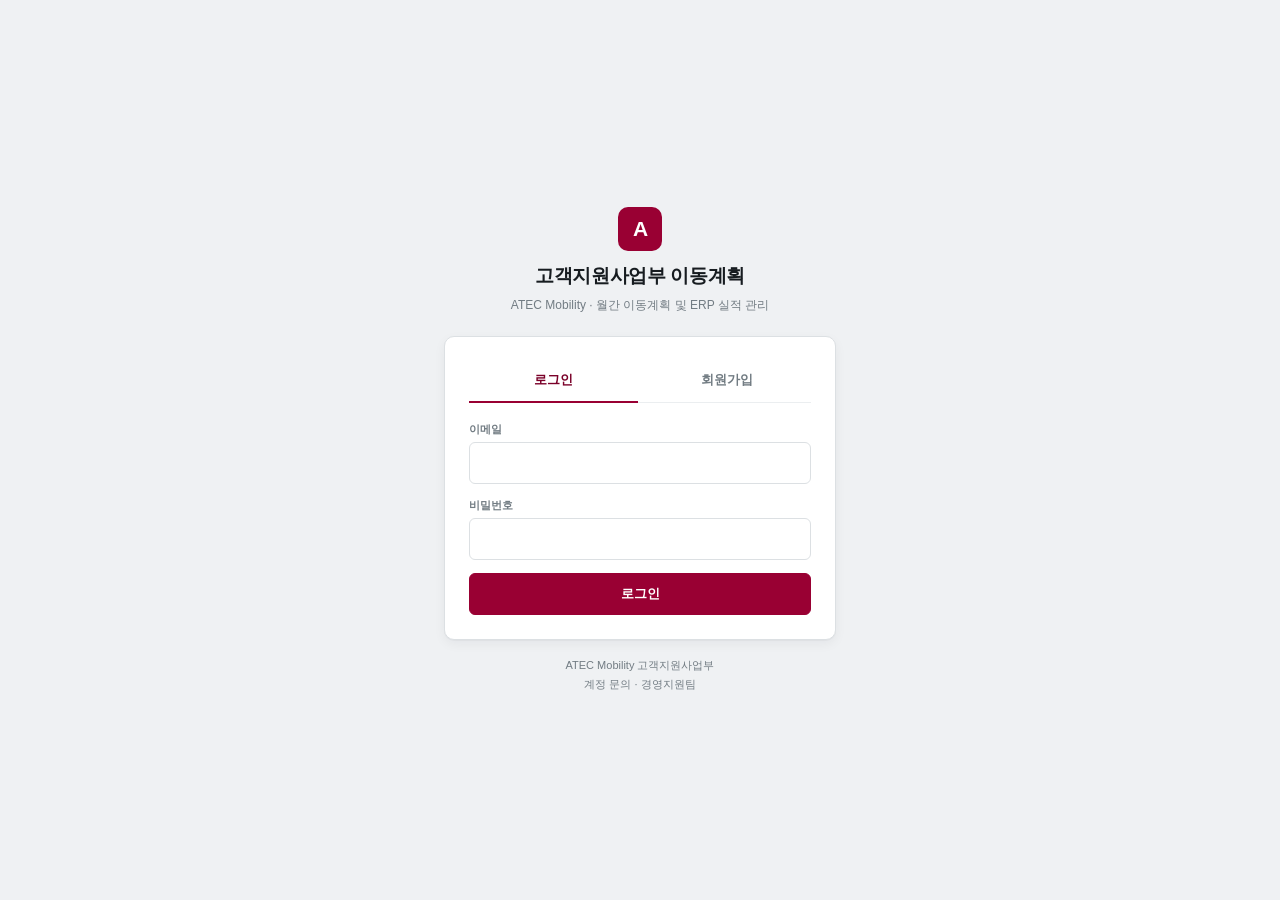
==== app.html @ 0066e832 "feat: 가공본 엑셀을 «새로 그리지 않고» 원본 서식 위에 얹는다 ■ 무엇이 잘못돼 있었나  가공본을 SheetJS 로 빈 워크북에 새로 그리고 있었다. 커뮤니티 빌드는 피벗테" ====
<!doctype html>
<html lang="ko">
<head>
<meta charset="utf-8">
<meta name="viewport" content="width=device-width,initial-scale=1">
<title>ATEC 이동계획</title>
<link rel="icon" href="data:image/svg+xml,%3Csvg xmlns='http://www.w3.org/2000/svg' viewBox='0 0 32 32'%3E%3Crect width='32' height='32' rx='7' fill='%23D70051'/%3E%3Ctext x='16' y='22' font-size='16' font-family='Arial' font-weight='bold' fill='white' text-anchor='middle'%3EA%3C/text%3E%3C/svg%3E">
<link rel="stylesheet" href="styles.css?v=20260914t">
</head>
<body>

<div class="app">
  <aside class="rail">
    <div class="brand">
      <b>고객지원사업부</b>
      <span>이동계획 · ERP 실적</span>
    </div>
    <nav class="nav" id="nav">
      <div class="grp">현황</div>
      <button data-p="dash" class="on">경영현황 대시보드</button>
      <div class="grp">계획 관리</div>
      <button data-p="plan">월별 이동계획</button>
      <button data-p="week">주차별 변동 관리</button>
      <div class="grp">실적 검토</div>
      <button data-p="report">리포트 · 내려받기</button>
      <button data-p="erp">확정 판관비/매출현황</button>
      <div class="grp">데이터</div>
      <button data-p="admin" id="navAdmin">설정 · 데이터 관리</button>
      <button data-p="check">연결 · 권한 점검</button>
      <button data-p="migrate" id="navMig">데이터 이관</button>
    </nav>
    <div class="railfoot">
      단위 <b>백만원</b><br>
      <span id="whoFoot">—</span>
    </div>
  </aside>

  <div class="main">
    <header class="top">
      <div class="crumb"><b id="pgTitle">경영현황 대시보드</b> <span id="pgSub"></span></div>
      <div style="display:flex;gap:7px;align-items:center">
        <span class="chip" id="chipWho">—</span>
        <button class="btn" id="btnLogout">로그아웃</button>
      </div>
    </header>

    <div class="content">
      <div id="boot" class="note info">데이터를 불러오는 중입니다…</div>
      <div class="note info mobar noprint">폰에서는 <b>보기 전용</b>입니다. 손익표는 열이 20개가 넘어 폰으로는 제대로 채울 수 없습니다. 입력은 PC 에서 해 주세요.</div>

      <!-- ===== 대시보드 ===== -->
      <section id="p-dash" class="hide">
        <div class="gbar">
          <div class="gline"><span class="glabel">기준 월</span><div class="tabs" id="fMonth"></div></div>
          <div class="gline"><span class="glabel">기간</span><div class="tabs" id="fPeriod"></div>
            <div class="spacer"></div><span class="chip" id="fRange"></span></div>
          <div class="gline"><span class="glabel">사업부 · 팀</span><div class="tabs" id="fTeam"></div></div>
        </div>

        <div class="sec-title"><h2 id="scopeTitle">사업부 합계</h2><span id="scopeSub"></span></div>
        <div class="grid g4" id="kpis"></div>

        <div class="sec-title"><h2>기간별 요약</h2><span>블록을 누르면 그 기간으로 바뀝니다 · 매출 기준</span></div>
        <div class="pblocks" id="pblocks"></div>

        <div class="sec-title"><h2>월별 추이</h2><span>월간계획 · 최종 OL · 확정실적</span></div>
        <div class="grid g21">
          <div class="card">
            <div class="hd"><div><h3>월별 매출</h3>
              <div class="desc">회색 배경이 선택한 기간입니다. 확정실적은 ERP가 올라온 달만 나옵니다.</div></div>
              <div class="legend" id="lgMain"></div></div>
            <div class="bd"><div class="chart" id="chMain"></div></div>
          </div>
          <div class="card">
            <div class="hd"><div><h3>팀별 기여</h3><div class="desc" style="margin:0">선택 기간 매출 합계</div></div></div>
            <div class="bd"><div id="chTeam"></div></div>
          </div>
        </div>

        <div class="sec-title"><h2>팀별 요약</h2><span id="teamSub"></span></div>
        <div class="card"><div class="bd" style="padding:0">
          <div class="tbl-wrap"><table class="t" id="tblTeam"></table></div></div></div>

        <div class="sec-title"><h2>변동 사유</h2><span id="noteSub"></span></div>
        <div class="card"><div class="bd" style="padding:0">
          <div class="tbl-wrap"><table class="t" id="tblNotes"></table></div></div></div>
      </section>

      <!-- ===== 월별 이동계획 ===== -->
      <section id="p-plan" class="hide">
        <div class="gbar">
          <div class="gline"><span class="glabel">월</span><div class="tabs" id="plMonth"></div></div>
          <div class="gline"><span class="glabel">팀</span><div class="tabs" id="plTeam"></div></div>
          <div class="gline"><span class="glabel">기준 주차</span><div class="tabs" id="plWeek"></div>
            <div class="spacer"></div>
            <span class="chip" id="plState"></span>
            <span class="chip" id="plSave">저장됨</span></div>
        </div>
        <div id="plBoard" class="board hide"></div>
        <div id="plSubmit" class="hide">
          <span class="slabel">작성 완료</span>
          <span id="plSubmitInfo" class="sinfo"></span>
          <button class="btn" id="btnPlSubmit">작성 완료</button>
        </div>
        <div id="plNote" class="hide"></div>
        <div class="card">
          <div class="hd"><div><h3 id="plTitle"></h3>
            <div class="desc">숫자를 눌러 바로 고칩니다 · <b>Enter / ↑↓</b> 로 다음 칸 ·
              <b>▸</b> 를 눌러 매출 상세를 펼치고 <b>+</b> <b>−</b> 로 항목을 늘리거나 줄입니다 ·
              합계 · 매출이익 · 영업이익 · 사업부합계는 자동 계산됩니다.</div></div></div>
          <div class="bd" style="padding:0">
            <div class="tbl-wrap" style="max-height:none"><table class="t" id="tblPlan"></table></div>
          </div>
        </div>

        <!-- ERP 매출 프로젝트 매칭 (관리자) -->
        <div class="card hide" id="rmCard" style="margin-top:14px">
          <div class="hd"><div><h3>ERP 매출 프로젝트 매칭</h3>
            <div class="desc" id="rmDesc"></div></div>
            <div class="toolbar">
              <span class="chip" id="rmState">—</span>
              <button class="btn sm ghost" id="btnRmSeed">지난 달 매칭 불러오기</button>
              <button class="btn sm" id="btnRmDone">매칭 작성 완료</button>
            </div></div>
          <div class="bd" style="padding:0">
            <div class="tbl-wrap" style="max-height:none"><table class="t" id="tblRevMap"></table></div>
          </div></div>
      </section>

      <!-- ===== 주차별 변동 관리 ===== -->
      <section id="p-week" class="hide">
        <div class="gbar">
          <div class="gline"><span class="glabel">월</span><div class="tabs" id="wkMonth"></div></div>
          <div class="gline"><span class="glabel">팀</span><div class="tabs" id="wkTeam"></div>
            <div class="spacer"></div>
            <span class="chip" id="wkSave">저장됨</span>
            <button class="btn" id="btnWkXlsx">엑셀 내보내기</button></div>
        </div>

        <div class="sec-title"><h2 id="wkSumTitle">월별 변동 요약</h2><span id="wkSumSub"></span></div>
        <div class="card"><div class="hd"><div><h3>계획 → 전주 → 금주</h3>
          <div class="desc">숫자는 자동으로 잡힙니다. <b>변동 사유만 적으시면 됩니다.</b>
            이 표가 그대로 «이동계획차이» 엑셀이 됩니다.</div></div></div>
          <div class="bd" style="padding:0">
            <div class="tbl-wrap" style="max-height:none"><table class="t" id="tblWeekSum"></table></div>
          </div></div>

        <div class="sec-title"><h2>팀별 작성 현황</h2><span id="submitSub"></span></div>
        <div class="card" id="cardSubmit"><div class="hd"><div><h3>누가 어디까지 냈는지</h3>
          <div class="desc">값은 입력하는 즉시 저장됩니다. 이 표는 팀장이 <b>«다 썼다»고 선언</b>했는지를 봅니다 ·
            <b>✓</b> 제출 · <b>·</b> 값은 있으나 제출 전 · <b>–</b> 비어 있음 · 시각은 한국시간</div></div></div>
          <div class="bd" style="padding:0">
            <div class="tbl-wrap"><table class="t" id="tblSubmit"></table></div>
          </div></div>

        <div class="sec-title"><h2>주차 흐름</h2><span id="wkScope"></span></div>
        <div class="grid g21">
          <div class="card"><div class="hd"><div><h3>팀 × 주차 매출</h3>
            <div class="desc" style="margin:0">해당 월 · 백만원</div></div></div>
            <div class="bd" style="padding:0"><div class="tbl-wrap"><table class="t" id="tblWeekMx"></table></div></div></div>
          <div class="card"><div class="hd"><div><h3>주차별 추이</h3></div>
            <div class="legend" id="lgWeek"></div></div>
            <div class="bd"><div class="chart" id="chWeek"></div></div></div>
        </div>
      </section>

      <!-- ===== 리포트 · 내려받기 ===== -->
      <section id="p-report" class="hide">
        <div class="gbar noprint">
          <div class="gline"><span class="glabel">기준 월</span><div class="tabs" id="rpMonth"></div></div>
          <div class="gline"><span class="glabel">범위</span><div class="tabs" id="rpScope"></div></div>
          <div class="gline"><span class="glabel">대상</span><div class="tabs" id="rpTeam"></div>
            <div class="spacer"></div>
            <button class="btn" id="btnRpXlsx">엑셀 내려받기</button>
            <button class="btn dark" id="btnRpPlanTpl">이동계획 원본 서식</button>
            <button class="btn red" id="btnRpPrint">인쇄 · PDF</button></div>
        </div>

        <div class="paper">
          <div class="rphead">
            <div>
              <h1 id="rpTitle"></h1>
              <div class="stamp" id="rpStamp"></div>
            </div>
            <div class="rpunit" id="rpUnit"></div>
          </div>

          <div class="note info" id="rpBasis"></div>

          <h2 class="rpsec">1. 손익 요약</h2>
          <table class="t rp" id="tblRpSum"></table>

          <h2 class="rpsec">2. 월별 추이</h2>
          <div class="tbl-wrap" style="max-height:none"><table class="t rp" id="tblRpMonth"></table></div>

          <h2 class="rpsec">3. 팀별</h2>
          <div class="tbl-wrap" style="max-height:none"><table class="t rp" id="tblRpTeam"></table></div>

          <h2 class="rpsec">4. 변동 사유 <span id="rpNoteSub"></span></h2>
          <table class="t rp" id="tblRpNote"></table>

          <div class="rpfoot">
            «실적»은 ERP 확정본, «최종 OL»은 그 달 마지막 주차 이동계획입니다.
            공판은 매출 × 공판율이며, 매출이익에는 ERP에 계상되지 않는 개발비가 이동계획 값으로 반영되어 있습니다.
          </div>
        </div>
      </section>

      <!-- ===== 확정 판관비 / 매출현황 ===== -->
      <section id="p-erp" class="hide">
        <div class="gbar">
          <div class="gline"><span class="glabel">마감 월</span><div class="tabs" id="erpMonth"></div>
            <div class="spacer"></div>
            <span class="chip" id="erpState">—</span>
            <span class="chip" id="erpPrev"></span></div>
          <div class="gline"><span class="glabel">구분</span><div class="tabs" id="erpKind"></div>
            <span class="glabel" style="margin-left:16px">금액 표시</span><div class="tabs" id="erpUnit"></div>
            <div class="spacer"></div>
            <span class="chip" id="erpSave">—</span>
            <button class="btn ghost" id="btnSgaProc">판관비 가공본</button>
            <button class="btn ghost" id="btnRevProc">매출현황 가공본</button>
            <button class="btn" id="btnErpXlsx">비교표 엑셀</button>
            <button class="btn red hide" id="btnErpUp">ERP 확정본 올리기</button></div>
        </div>

        <div class="card hide" id="erpUpCard"><div class="hd"><div><h3>ERP 확정본 등록</h3>
          <div class="desc">매출현황·판관비 엑셀은 <b>그 달 마지막 OL 이 끝난 뒤 다음 달 초</b>에 나옵니다.
            파일은 이 브라우저에서 바로 읽습니다 — 어디에도 올라가지 않습니다.
            <b>한 번에 한 달치</b>만 받습니다.</div></div></div>
          <div class="bd">
            <div class="uprow">
              <label class="upf"><span>매출현황 <b>.xlsx</b></span><input type="file" id="fErpRev" accept=".xlsx,.xlsm,.xls"></label>
              <label class="upf"><span>판관비 <b>.xlsx</b></span><input type="file" id="fErpSga" accept=".xlsx,.xlsm,.xls"></label>
              <button class="btn" id="btnErpAnalyze">분석</button>
              <button class="btn red" id="btnErpSave" disabled>확정본 등록</button>
            </div>
            <div class="uplog" id="erpUpLog"></div>
          </div></div>

        <div id="erpClose" class="hide"></div>
        <div id="erpEmpty" class="hide"><div class="card"><div class="bd emptybox">
          <div class="eh">확정 데이터가 없습니다</div>
          <div class="ed" id="erpEmptyMsg"></div>
          <button class="btn red hide" id="btnErpEmptyUp">엑셀 업로드로 이동</button>
        </div></div></div>

        <div id="erpBody" class="hide">
          <div class="sec-title"><h2>최종 OL 대비 대사</h2><span id="erpSub"></span></div>
          <div class="grid g4" id="erpKpi"></div>

          <div class="card" style="margin-top:14px"><div class="hd"><div><h3>사업부 손익 대사</h3>
            <div class="desc">최종 OL 은 예측이고 ERP 는 확정입니다. 차이가 5% 를 넘으면 표시됩니다 —
              <b>사유를 남겨야</b> 다음 달 계획이 같은 실수를 반복하지 않습니다.</div></div></div>
            <div class="bd" style="padding:0">
              <div class="tbl-wrap" style="max-height:none"><table class="t" id="tblErpRecon"></table></div>
            </div></div>

          <div id="erpUnmapped" class="hide" style="margin-top:13px"></div>

          <div class="sec-title"><h2>팀별 대사</h2><span>매출 · 판관비를 최종 OL 과 나란히</span></div>
          <div class="card"><div class="bd" style="padding:0">
            <div class="tbl-wrap sticky" style="max-height:none"><table class="t" id="tblErpTeam"></table></div>
          </div></div>

          <!-- 판관비 명세 -->
          <div id="erpSga" class="hide">
            <div class="sec-title"><h2>판관비 명세</h2><span id="sgaPrev"></span></div>
            <div id="sgaValid"></div>

            <div class="card"><div class="hd"><div><h3>팀별 비교</h3>
              <div class="desc" id="sgaTeamNote"></div></div>
              <div class="toolbar">
                <span class="thlb">세부 변동 표시기준</span>
                <input type="number" id="sgaThIn" min="0" step="10" class="thin">
                <span class="thlb">만원 이상</span>
                <button class="btn sm" id="btnSgaTh">적용</button>
                <button class="btn sm ghost" id="btnSgaThAll">전체 보기</button>
                <button class="btn sm ghost" id="btnSgaMatch">매칭 확인 필요 <b id="sgaMatchN">0</b></button>
              </div></div>
              <div class="bd" style="padding:0">
                <div class="tbl-wrap" style="max-height:none"><table class="t acc" id="tblSgaTeam"></table></div>
              </div></div>

            <div class="hide" id="sgaMatchCard"><div class="hd"><div><h3>적요 매칭 검토</h3>
              <div class="desc">월·일자만 다른 적요는 자동으로 같은 항목으로 묶습니다. 아래는
                <b>같은 항목이라고 확신할 수 없는 적요</b>입니다 — 확정할 때까지 신규/당월없음으로
                임의 처리하거나 자동 병합하지 않습니다. 매칭은 <b>분석용 연결만</b> 바꿉니다.
                ERP 원본과 전체·팀·비목 합계는 변하지 않습니다.</div></div>
              <div class="toolbar">
                <button class="btn sm ghost" id="btnSgaMatchReset">확정 이력 초기화</button>
                <button class="btn sm ghost" id="btnSgaMatchClose">닫기</button></div></div>
              <div class="bd" style="padding:0">
                <div class="tbl-wrap" style="max-height:560px"><table class="t" id="tblSgaMatch"></table></div>
              </div></div>

            <div class="card" id="sgaDetailCard" style="margin-top:14px"><div class="hd"><div>
              <h3>비목 · 적요 전체 상세</h3>
              <div class="desc" id="sgaDetailNote"></div></div>
              <div class="toolbar"><button class="btn sm ghost" id="btnSgaFold">접기</button></div></div>
              <div class="bd" style="padding:0" id="sgaDetail"></div></div>

            <div class="grid g21" style="margin-top:14px">
              <div class="card"><div class="hd"><div><h3>비목별 증감</h3>
                <div class="desc" id="sgaBarNote"></div></div></div>
                <div class="bd"><div id="chSga"></div></div></div>
              <div class="card"><div class="hd"><div><h3>비목별 비교</h3>
                <div class="desc">계정 매핑 근거가 있는 비목까지만 최종 OL과 비교합니다.</div></div></div>
                <div class="bd" style="padding:0">
                  <div class="tbl-wrap" style="max-height:none"><table class="t" id="tblSgaCat"></table></div>
                </div></div>
            </div>
          </div>

          <!-- 매출 명세 -->
          <div id="erpRev" class="hide">
            <div class="sec-title"><h2>매출 명세</h2><span id="revNote"></span></div>
            <div class="card"><div class="hd"><div><h3>영업그룹별 비교 및 변동 프로젝트</h3>
              <div class="desc">팀 합계 행에서 전월 · 최종 OL 과 비교하고, 그 아래에서 프로젝트별 실제 변동을
                확인합니다. 프로젝트 단위에는 대응하는 OL 금액이 없어 확정치만 표시합니다.</div></div></div>
              <div class="bd" style="padding:0">
                <div class="tbl-wrap sticky" style="max-height:none"><table class="t" id="tblRevTeam"></table></div>
              </div></div>
          </div>

          <!-- 차이 원인 · 검토 의견 — 판관비 · 매출 어느 쪽을 보고 있든 같은 자리 -->
          <div class="sec-title"><h2>차이 원인 · 검토 의견</h2>
            <span>여기 적은 사유는 대시보드 · 리포트 · 비교표 엑셀에 그대로 실립니다</span></div>
          <div class="card"><div class="hd"><div><h3>팀별 최종 OL 대비 차이</h3>
            <div class="desc" id="erpNoteDesc"></div></div></div>
            <div class="bd" style="padding:0">
              <div class="tbl-wrap" style="max-height:none"><table class="t" id="tblErpNote"></table></div>
            </div></div>
        </div>
      </section>

      <!-- ===== 설정 · 데이터 관리 ===== -->
      <section id="p-admin" class="hide">
        <div id="adGate" class="hide"></div>
        <div id="adBody">
          <div class="gbar"><div class="gline">
            <span class="glabel">관리</span>
            <span class="chip">여기서 하는 일은 전 팀에 영향을 줍니다. 모두 <b>변경 이력</b>에 남습니다.</span>
            <div class="spacer"></div><span class="chip" id="adSave">—</span>
          </div></div>

          <div class="sec-title"><h2>월 운영</h2><span>작성 가능 · 마감 · 최종확정</span></div>
          <div class="card"><div class="hd"><div><h3>월 개폐 · 확정</h3>
            <div class="desc"><b>작성 가능</b>인 달만 팀장이 값을 넣을 수 있습니다 ·
              <b>최종확정</b>하면 잠기고, 풀려면 사유가 필요합니다 ·
              주차 수는 그 달에 제출될 OL 회차입니다.</div></div></div>
            <div class="bd" style="padding:0">
              <div class="tbl-wrap" style="max-height:none"><table class="t" id="tblPeriods"></table></div>
            </div></div>

          <div class="sec-title"><h2>팀원</h2><span id="memSub"></span></div>
          <div class="card"><div class="hd"><div><h3>접근 권한 · 소속 팀</h3>
            <div class="desc">역할을 지정해야 이동계획에 들어올 수 있습니다.
              <b>팀장</b>은 자기 팀만, <b>관리자</b>는 전 팀을 수정합니다. <b>열람만</b>은 보기만 합니다.</div></div></div>
            <div class="bd" style="padding:0">
              <div class="tbl-wrap"><table class="t" id="tblMembers"></table></div>
            </div></div>

          <div class="sec-title"><h2>설정</h2></div>
          <div class="card"><div class="bd">
            <div style="display:flex;align-items:center;gap:10px;flex-wrap:wrap">
              <b style="font-size:12.5px">공판율</b>
              <input id="gpRate" class="wkn" type="number" step="0.1" min="0" max="100" style="width:84px"> %
              <button class="btn" id="btnGp">적용</button>
              <span class="desc" style="margin:0">공판 = 매출 × 공판율. 이동계획 7·8월 전 팀에서 4.3% 가 확인되어 기본값으로 두었습니다.</span>
            </div>
          </div></div>

          <div class="sec-title"><h2>변경 이력</h2><span>최근 60건 · 남기기만 하고 고치거나 지울 수 없습니다</span></div>
          <div class="card"><div class="bd" style="padding:0">
            <div class="tbl-wrap"><table class="t" id="tblAudit"></table></div>
          </div></div>
        </div>
      </section>

      <!-- ===== 권한 점검 ===== -->
      <section id="p-check" class="hide">
        <div class="note info">
          서버 연결과 권한 차단이 설계대로 동작하는지 <b>실제 요청을 보내</b> 확인합니다.
          <b>거부되어야 정상</b>인 항목이 섞여 있습니다.
        </div>
        <div class="grid g2">
          <div class="card"><div class="hd"><div><h3>내 계정</h3>
            <div class="desc">서버가 알려준 값입니다.</div></div></div>
            <div class="bd"><table class="t"><tbody id="tblMe"></tbody></table></div></div>
          <div class="card"><div class="hd"><div><h3>권한 차단</h3>
            <div class="desc">화면이 아니라 RLS 가 막는지 봅니다.</div></div>
            <button class="btn" id="btnRecheck">다시 점검</button></div>
            <div class="bd"><table class="t">
              <thead><tr><th>점검</th><th class="n" style="width:78px">기대</th><th class="n" style="width:88px">결과</th></tr></thead>
              <tbody id="tblChk"></tbody></table></div></div>
        </div>
      </section>
    </div>
  </div>
</div>

<script src="mp-auth.js?v=20260914t"></script>
<script src="mp-data.js?v=20260914t"></script>
<script src="mp-calc.js?v=20260914t"></script>
<script src="mp-ui.js?v=20260914t"></script>
<script src="vendor/fflate.js?v=20260914t"></script>
<script src="mp-tpl.js?v=20260914t"></script>
<script src="mp-xlsx.js?v=20260914t"></script>
<script src="mp-plan.js?v=20260914t"></script>
<script src="mp-week.js?v=20260914t"></script>
<script src="mp-admin.js?v=20260914t"></script>
<script src="mp-import.js?v=20260914t"></script>
<script src="mp-sga.js?v=20260914t"></script>
<script src="mp-erp.js?v=20260914t"></script>
<script src="mp-report.js?v=20260914t"></script>
<script>
(function () {
  'use strict';
  var $ = MpUI.$, $$ = MpUI.$$, esc = MpUI.esc, fmt = MpUI.fmt, fmt0 = MpUI.fmt0,
      sgn = MpUI.sgn, dcls = MpUI.dcls, pct = MpUI.pct, C = MpUI.C;
  var D = MpData, K = MpCalc;

  var YEAR = 2026;
  var UI = { page: 'dash', month: null, period: 'm', team: D.TOTAL };

  var PERIODS = [
    { id: 'm',   label: '당월',   kind: 'month' },
    { id: 'q1',  label: '1분기',  ms: [1, 2, 3] },
    { id: 'q2',  label: '2분기',  ms: [4, 5, 6] },
    { id: 'h1',  label: '상반기', ms: [1, 2, 3, 4, 5, 6] },
    { id: 'q3',  label: '3분기',  ms: [7, 8, 9] },
    { id: 'ytd', label: '누적',   kind: 'ytd' },
    { id: 'q4',  label: '4분기',  ms: [10, 11, 12] },
    { id: 'h2',  label: '하반기', ms: [7, 8, 9, 10, 11, 12] },
    { id: 'y',   label: '연간',   ms: [1,2,3,4,5,6,7,8,9,10,11,12] }
  ];
  function curPeriod() { return PERIODS.filter(function (p) { return p.id === UI.period; })[0]; }
  function monthsOf(p) {
    var y = YEAR;
    if (p.kind === 'month') return [UI.month];
    if (p.kind === 'ytd') { var o = []; for (var i = 1; i <= D.moOf(UI.month); i++) o.push(D.mOf(y, i)); return o; }
    return p.ms.map(function (mo) { return D.mOf(y, mo); });
  }
  var ALL = []; for (var i = 1; i <= 12; i++) ALL.push(D.mOf(YEAR, i));

  /* ---------- 부팅 ---------- */
  MpAuth.requireAuth().then(function (p) {
    $('#chipWho').innerHTML = esc(p.name) + ' · <b>' + esc(teamLabel(p.team)) + '</b>';
    $('#whoFoot').innerHTML = esc(p.mpRole) + ' · <b>' + esc(teamLabel(p.team)) + '</b>';
    if (p.mpRole !== 'admin') { $('#navMig').disabled = true; $('#navAdmin').disabled = true; }
    return D.load(YEAR);
  }).then(function () {
    UI.month = defaultMonth();
    /* ERP 가 있는 달은 확정실적을 쓸 수 있게 미리 읽어 둔다 */
    return Promise.all(D.erpMonths().map(function (m) { return D.loadErp(m); }));
  }).then(function () {
    $('#boot').classList.add('hide');
    go('dash');
  }).catch(function (e) {
    if (e) $('#boot').outerHTML = '<div class="note err">불러오지 못했습니다 — ' + esc(e.message || e) + '</div>';
  });

  function teamLabel(t) { return t === '*' ? '전체 (관리자)' : (D.TEAM_LABEL[t] || t || '—'); }

  /**
   * 처음 열었을 때 어느 달을 보여줄 것인가.
   *
   * «마지막 열린 달»을 쓰면 8~12월이 모두 열려 있는 지금 12월이 잡힌다 —
   * 아직 아무도 손대지 않은 달이다. 오늘이 속한 달이 지금 일하는 달이므로
   * 그 달을 먼저 본다. 그 달이 닫혀 있으면 가장 가까운 열린 달로 물러난다.
   */
  function defaultMonth() {
    var now = MpUI.kst(new Date());
    var cur = D.mOf(now.getFullYear(), now.getMonth() + 1);
    var open = ALL.filter(function (m) { return D.isOpen(m); });
    if (!open.length) return ALL[ALL.length - 1];
    if (open.indexOf(cur) >= 0) return cur;
    var best = open[0], bd = Math.abs(open[0] - cur);
    open.forEach(function (m) {
      var d = Math.abs(m - cur);
      if (d < bd) { bd = d; best = m; }
    });
    return best;
  }

  /* ---------- 화면 전환 ---------- */
  var TITLES = {
    dash:  ['경영현황 대시보드', '기간 · 팀 필터 · 계획 vs 최종 OL vs 확정실적'],
    plan:  ['월별 이동계획', '주차별 OL 입력 · 전주 대비 변동 · 확정실적 대비'],
    week:  ['주차별 변동 관리', '계획 → 전주 → 금주 · 변동 사유'],
    erp:   ['확정 판관비 / 매출현황', 'ERP 확정본 대사 · 차이 사유 · 마감 확정'],
    report:['리포트 · 내려받기', '보고용 요약 · 엑셀 · PDF'],
    admin: ['설정 · 데이터 관리', '월 개폐 · 확정 · 팀원 · 변경 이력'],
    check: ['연결 · 권한 점검', 'RLS 가 실제로 막는지 확인']
  };
  function go(p) {
    if (p === 'migrate') { location.href = 'migrate.html'; return; }
    UI.page = p;
    $$('#nav button').forEach(function (b) { b.classList.toggle('on', b.dataset.p === p); });
    ['dash', 'plan', 'week', 'erp', 'report', 'admin', 'check'].forEach(function (s) { $('#p-' + s).classList.toggle('hide', s !== p); });
    $('#pgTitle').textContent = TITLES[p][0];
    $('#pgSub').textContent = TITLES[p][1];
    if (p === 'dash') renderDash();
    if (p === 'plan') MpPlan.open(UI.month, UI.team);
    if (p === 'week') MpWeek.open(UI.month, UI.team);
    if (p === 'erp') MpErp.open(UI.month);
    if (p === 'report') MpReport.open(UI.month);
    if (p === 'admin') MpAdmin.open();
    if (p === 'check') renderCheck();
  }
  $$('#nav button').forEach(function (b) {
    b.onclick = function () { if (!this.disabled) go(this.dataset.p); };
  });

  /* 창 폭이 760px 경계를 넘나들면 입력칸을 열고 닫아야 한다.
     폭이 조금 변할 때마다 다시 그리면 입력 중에 커서가 튀므로 경계에서만 다시 그린다. */
  var wasNarrow = MpAuth.viewOnly();
  var rzT = null;
  window.addEventListener('resize', function () {
    clearTimeout(rzT);
    rzT = setTimeout(function () {
      var now = MpAuth.viewOnly();
      if (now === wasNarrow) return;
      wasNarrow = now;
      document.body.classList.toggle('ro', now);
      go(UI.page);
    }, 220);
  });
  document.body.classList.toggle('ro', wasNarrow);
  $('#btnLogout').onclick = function () { MpAuth.logout(); location.replace('index.html'); };

  /* ---------- 대시보드 ---------- */
  function renderDash() {
    /* 필터 — 차트 위 한 줄 */
    MpUI.tabs($('#fMonth'), ALL.map(function (m) {
      var st = D.stateOf(m);
      return { id: m, label: D.moOf(m) + '월', dim: st === 'closed',
               mark: st === 'final' ? '🔒' : (st === 'open' ? '●' : ''),
               title: st === 'final' ? '최종확정 · 잠금' : (st === 'open' ? '작성 가능' : '마감') };
    }), UI.month, function (m) { UI.month = m; renderDash(); });

    MpUI.tabs($('#fPeriod'), PERIODS.map(function (p) { return { id: p.id, label: p.label }; }),
      UI.period, function (v) { UI.period = v; renderDash(); });

    MpUI.tabs($('#fTeam'), [{ id: D.TOTAL, label: '사업부 합계' }].concat(
      D.TEAMS.map(function (t) { return { id: t, label: D.teamName(t) }; })
    ), UI.team, function (t) { UI.team = t; renderDash(); });

    var ms = monthsOf(curPeriod());
    var team = UI.team;
    $('#fRange').textContent = ms.length === 1 ? (YEAR + '년 ' + D.moOf(ms[0]) + '월')
      : (D.moOf(ms[0]) + '월 ~ ' + D.moOf(ms[ms.length - 1]) + '월 (' + ms.length + '개월)');
    $('#scopeTitle').textContent = D.teamName(team);
    var bl = K.blend(ms, team);
    $('#scopeSub').textContent = curPeriod().label + ' · ' + bl.label +
      (bl.closed.length ? (' · 마감 ' + bl.closed.length + '개월') : '');

    renderKpis(ms, team, bl);
    renderBlocks(team);
    renderTrend(ms, team);
    renderTeamBars(ms);
    renderTeamTable(ms);
    renderNotes(ms);
  }

  /* KPI — 차트가 아니라 수치 타일. 계획 / 최종 OL / 확정실적을 나란히 둔다. */
  function renderKpis(ms, team, bl) {
    var plan = K.sumMetrics(ms, team, 'plan') || {};
    var ol = K.sumMetrics(ms, team, 'ol') || {};
    var actC = bl.closed.length ? sumAct(bl.closed, team) : null;

    var defs = [
      { k: 'rev', n: '매출' }, { k: 'gp', n: '매출이익' },
      { k: 'sga', n: '판관비' }, { k: 'op', n: '영업이익' }
    ];
    $('#kpis').innerHTML = defs.map(function (d) {
      var main = bl[d.k];
      var dp = (plan[d.k] == null) ? null : main - plan[d.k];
      var actTxt = actC == null ? '<span class="zero">ERP 미마감</span>'
        : '<b>' + fmt(actC[d.k]) + '</b>';
      var dAct = (actC == null || ol[d.k] == null) ? null : actC[d.k] - sumOlOf(bl.closed, team, d.k);
      return '<div class="kpi">' +
        '<div class="lb">' + d.n + ' <span class="chip" style="padding:1px 6px;font-size:10.5px">' + esc(bl.label) + '</span></div>' +
        '<div class="vl">' + fmt(main) + '<small>백만</small></div>' +
        '<div class="row"><span>계획</span><b>' + fmt(plan[d.k]) + '</b>' +
          '<span class="d ' + dcls(dp) + '">' + sgn(dp, 0) + '</span></div>' +
        '<div class="row"><span>최종 OL</span><b>' + fmt(ol[d.k]) + '</b>' +
          '<span class="d">&nbsp;</span></div>' +
        '<div class="row"><span>확정실적</span>' + actTxt +
          '<span class="d ' + dcls(dAct) + '">' + (dAct == null ? '' : sgn(dAct, 0)) + '</span></div>' +
        '</div>';
    }).join('');
  }
  function sumAct(ms, team) {
    var o = { rev: 0, cost: 0, gp: 0, sga: 0, op: 0, gongpan: 0, op2: 0 }, any = false;
    ms.forEach(function (m) {
      var a = K.act(m, team); if (!a) return;
      any = true; Object.keys(o).forEach(function (k) { if (a[k] != null) o[k] += a[k]; });
    });
    return any ? o : null;
  }
  function sumOlOf(ms, team, k) {
    var s = 0; ms.forEach(function (m) { var x = K.metrics(m, team, 'ol'); if (x[k] != null) s += x[k]; });
    return s;
  }

  function renderBlocks(team) {
    var show = ['q1', 'q2', 'h1', 'q3', 'ytd', 'q4', 'h2', 'y'];
    $('#pblocks').innerHTML = show.map(function (id) {
      var p = PERIODS.filter(function (x) { return x.id === id; })[0];
      var ms = monthsOf(p), bl = K.blend(ms, team);
      var plan = K.sumMetrics(ms, team, 'plan') || {};
      return '<button class="pb' + (UI.period === id ? ' on' : '') + '" data-p="' + id + '">' +
        '<div class="t">' + esc(p.label) + '</div>' +
        '<div class="s">' + D.moOf(ms[0]) + '월~' + D.moOf(ms[ms.length - 1]) + '월 · ' + esc(bl.label) + '</div>' +
        '<div class="v">' + fmt0(bl.rev) + '</div>' +
        '<div class="m">계획 ' + fmt0(plan.rev) + ' · <b class="' + dcls(bl.rev - (plan.rev || 0)) + '">' +
          (plan.rev ? pct(bl.rev / plan.rev) : '–') + '</b></div>' +
        '</button>';
    }).join('');
    $$('#pblocks .pb').forEach(function (b) {
      b.onclick = function () { UI.period = this.dataset.p; renderDash(); };
    });
  }

  function renderTrend(ms, team) {
    MpUI.legend($('#lgMain'), [
      { name: '월간계획', color: C.plan }, { name: '최종 OL', color: C.ol }, { name: '확정실적', color: C.act }
    ]);
    var labels = ALL.map(function (m) { return D.moOf(m) + '월'; });
    var idx = ms.map(function (m) { return ALL.indexOf(m); }).filter(function (i) { return i >= 0; });
    MpUI.lineChart($('#chMain'), {
      labels: labels, h: 250, shade: idx,
      aria: '월별 매출 추이 — 월간계획 · 최종 OL · 확정실적',
      series: [
        { name: '계획', color: C.plan, values: ALL.map(function (m) { return K.PL(m, team, '매출', '합계'); }) },
        { name: 'OL', color: C.ol, values: ALL.map(function (m) { return K.OL(m, team, '매출', '합계'); }) },
        { name: '실적', color: C.act, values: ALL.map(function (m) { var a = K.act(m, team); return a ? a.rev : null; }) }
      ]
    });
  }

  function renderTeamBars(ms) {
    var rows = D.TEAMS.map(function (t) {
      var bl = K.blend(ms, t);
      return { name: D.teamName(t), v: bl.rev, sub: bl.label };
    }).sort(function (a, b) { return b.v - a.v; });
    MpUI.barsH($('#chTeam'), { rows: rows, color: C.act, unit: '매출 (백만원)' });
  }

  function renderTeamTable(ms) {
    $('#teamSub').textContent = '행을 누르면 그 팀으로 바뀝니다 · ' + curPeriod().label;
    var h = '<thead><tr><th>팀</th><th class="n">월간계획</th><th class="n">최종 OL</th>' +
      '<th class="n">계획 대비</th><th class="n">달성률</th><th class="n">매출이익</th>' +
      '<th class="n">판관비</th><th class="n">영업이익</th><th class="n">확정실적</th></tr></thead><tbody>';
    var tot = { pv: 0, ol: 0, gp: 0, sga: 0, op: 0, act: 0, hasAct: false };
    D.TEAMS.forEach(function (t) {
      var pl = K.sumMetrics(ms, t, 'plan') || {}, o = K.sumMetrics(ms, t, 'ol') || {};
      var a = sumAct(ms.filter(function (m) { return K.act(m, t); }), t);
      var d = (o.rev || 0) - (pl.rev || 0);
      tot.pv += pl.rev || 0; tot.ol += o.rev || 0; tot.gp += o.gp || 0;
      tot.sga += o.sga || 0; tot.op += o.op || 0;
      if (a) { tot.act += a.rev; tot.hasAct = true; }
      h += '<tr class="trow" data-t="' + esc(t) + '" style="cursor:pointer">' +
        '<td>' + esc(D.teamName(t)) + '</td>' +
        '<td class="n">' + fmt(pl.rev) + '</td><td class="n">' + fmt(o.rev) + '</td>' +
        '<td class="n ' + dcls(d) + '">' + sgn(d) + '</td>' +
        '<td class="n">' + (pl.rev ? pct(o.rev / pl.rev) : '–') + '</td>' +
        '<td class="n">' + fmt(o.gp) + '</td><td class="n">' + fmt(o.sga) + '</td>' +
        '<td class="n">' + fmt(o.op) + '</td>' +
        '<td class="n">' + (a ? fmt(a.rev) : '<span class="zero">–</span>') + '</td></tr>';
    });
    var dt = tot.ol - tot.pv;
    h += '<tr class="grand"><td>사업부 합계</td><td class="n">' + fmt(tot.pv) + '</td>' +
      '<td class="n">' + fmt(tot.ol) + '</td><td class="n ' + dcls(dt) + '">' + sgn(dt) + '</td>' +
      '<td class="n">' + (tot.pv ? pct(tot.ol / tot.pv) : '–') + '</td>' +
      '<td class="n">' + fmt(tot.gp) + '</td><td class="n">' + fmt(tot.sga) + '</td>' +
      '<td class="n">' + fmt(tot.op) + '</td>' +
      '<td class="n">' + (tot.hasAct ? fmt(tot.act) : '<span class="zero">–</span>') + '</td></tr>';
    $('#tblTeam').innerHTML = h + '</tbody>';
    $$('#tblTeam tr.trow').forEach(function (tr) {
      tr.onclick = function () { UI.team = this.dataset.t; renderDash(); };
    });
  }

  function renderNotes(ms) {
    var set = {}; ms.forEach(function (m) { set[m] = 1; });
    var rows = D.notesOf('month').filter(function (n) { return set[n.m]; })
      .sort(function (a, b) { return a.m - b.m; });
    $('#noteSub').textContent = rows.length ? (rows.length + '건') : '해당 기간에 기록된 사유가 없습니다';
    if (!rows.length) { $('#tblNotes').innerHTML = ''; return; }
    var h = '<thead><tr><th style="width:64px">월</th><th style="width:90px">항목</th><th>사유</th></tr></thead><tbody>';
    rows.forEach(function (n) {
      h += '<tr><td>' + D.moOf(n.m) + '월</td><td>' + esc(n.item) + '</td>' +
        '<td class="txt">' + esc(n.body) + '</td></tr>';
    });
    $('#tblNotes').innerHTML = h + '</tbody>';
  }

  /* ---------- 권한 점검 ---------- */
  function renderCheck() {
    var p = MpAuth.me();
    $('#tblMe').innerHTML = [
      ['이름', p.name], ['이메일', p.email], ['승인 상태', p.status],
      ['이동계획 역할', p.mpRole || '(미지정)'], ['소속 팀', teamLabel(p.team)],
      ['인증 단계', MpAuth.aal() + (MpAuth.isAal2() ? ' · 2단계 통과' : ' · 미통과')]
    ].map(function (r) { return '<tr><th style="width:118px">' + r[0] + '</th><td>' + esc(r[1]) + '</td></tr>'; }).join('');
    runChecks(p);
  }
  $('#btnRecheck').onclick = function () { runChecks(MpAuth.me()); };

  function runChecks(p) {
    var admin = p.mpRole === 'admin';
    var mine = (p.team && D.TEAMS.indexOf(p.team) >= 0) ? p.team : D.TEAMS[0];
    var other = D.TEAMS.filter(function (t) { return t !== mine; })[0];
    var openM = ALL.filter(function (m) { return D.isOpen(m); })[0];
    var closedM = ALL.filter(function (m) { return !D.isOpen(m); })[0];
    var finalM = ALL.filter(function (m) { return D.isFinal(m); })[0];

    var checks = [
      { n: '월 개폐 상태 읽기', want: true, run: function () { return read('mp_periods?select=m&limit=1'); } },
      { n: '주차별 OL 읽기 (전 팀)', want: true, run: function () { return read('mp_week?select=m&limit=1'); } },
      { n: '설정값 읽기', want: true, run: function () { return read('mp_config?select=key&limit=1'); } },
      { n: openM == null ? '열린 달 없음' : ('열린 달(' + D.moOf(openM) + '월)에 ' + mine + ' 쓰기'),
        want: true, skip: openM == null, run: function () { return write(openM, mine); } },
      { n: closedM == null ? '닫힌 달 없음' : ('닫힌 달(' + D.moOf(closedM) + '월)에 ' + mine + ' 쓰기'),
        want: false, skip: closedM == null, run: function () { return write(closedM, mine); } },
      { n: finalM == null ? '확정된 달 없음' : ('확정된 달(' + D.moOf(finalM) + '월)에 쓰기'),
        want: false, skip: finalM == null, run: function () { return write(finalM, mine); } },
      { n: '남의 팀(' + other + ') 쓰기', want: admin, skip: openM == null,
        run: function () { return write(openM, other); } },
      { n: '월간계획 수정', want: admin,
        run: function () {
          return MpAuth.rest('mp_plan?on_conflict=m,team,sec,item', {
            method: 'POST', headers: { Prefer: 'resolution=merge-duplicates,return=minimal' },
            body: JSON.stringify([{ m: openM, team: mine, sec: '매출', item: '__점검', val: 0 }])
          }).then(function (r) {
            if (r.ok) MpAuth.rest('mp_plan?m=eq.' + openM + '&item=eq.' + encodeURIComponent('__점검'), { method: 'DELETE' });
            return r.ok;
          });
        } }
    ];

    $('#tblChk').innerHTML = checks.map(function (c, i) {
      return '<tr><td>' + esc(c.n) + '</td><td class="n">' + (c.skip ? '—' : (c.want ? '허용' : '거부')) +
        '</td><td class="n" id="ck' + i + '"><span class="chip">확인 중</span></td></tr>';
    }).join('');

    checks.forEach(function (c, i) {
      var cell = $('#ck' + i);
      if (c.skip) { cell.innerHTML = '<span class="chip lock">해당 없음</span>'; return; }
      c.run().then(function (allowed) {
        var pass = (allowed === c.want);
        cell.innerHTML = '<span class="chip ' + (pass ? 'ok' : 'warn') + '">' +
          (allowed ? '허용됨' : '거부됨') + (pass ? '' : ' ⚠') + '</span>';
      }).catch(function () { cell.innerHTML = '<span class="chip warn">오류</span>'; });
    });
  }
  function read(path) {
    return MpAuth.rest(path).then(function (r) { return r.ok; }).catch(function () { return false; });
  }
  function write(m, team) {
    return MpAuth.rest('mp_week?on_conflict=m,team,sec,item,k', {
      method: 'POST', headers: { Prefer: 'resolution=merge-duplicates,return=minimal' },
      body: JSON.stringify([{ m: m, team: team, sec: '매출', item: '__점검', k: 0, val: 0 }])
    }).then(function (r) {
      if (r.ok) {
        MpAuth.rest('mp_week?m=eq.' + m + '&team=eq.' + encodeURIComponent(team) +
          '&item=eq.' + encodeURIComponent('__점검'), { method: 'DELETE' }).catch(function () {});
      }
      return r.ok;
    }).catch(function () { return false; });
  }

  /* 창 폭이 바뀌면 SVG 를 다시 그린다 */
  var rt = null;
  window.addEventListener('resize', function () {
    clearTimeout(rt);
    rt = setTimeout(function () { if (UI.page === 'dash' && UI.month != null) renderDash(); }, 200);
  });
})();
</script>

</body>
</html>
---- styles.css ----
/* ============================================================================
   ATEC 이동계획 — 디자인 시스템

   설계 관점 : "결산 원장(ledger)"
   대시보드가 아니라 잘 조판된 재무제표를 화면으로 옮긴다.
   위계는 색이 아니라 굵기 · 크기 · 괘선으로 만들고,
   색은 부호(증감)와 상태(잠금 · 완료 · 경고)에만 쓴다.

   브랜드 : ATEC RED #D70051 / ATEC GRAY #5A666F

   타이포 7단 (px)
     26  KPI 숫자
     19  페이지 제목
     16  섹션 제목
     14  카드 제목
     13  본문 · 표 데이터
     12  표 조밀영역 · 버튼 · 탭
     11  보조 설명 · 라벨
   9~10px 는 쓰지 않는다.
   ========================================================================== */

:root{
  /* 기본 5색 */
  --paper:#FFFFFF;        /* 카드 · 표 바탕 */
  --canvas:#EFF1F3;       /* 화면 바탕 */
  --ink:#171C20;          /* 본문 */
  --ink2:#4A555D;         /* 보조 본문 */
  --rule:#DCE0E3;         /* 괘선 */
  /* 파생 */
  --rule2:#EBEEF0; --soft:#F7F8F9; --muted:#727C83; --faint:#A8B0B5;
  --gray:#5A666F; --g1:#F2F3F4; --g2:#D9DDE0; --g3:#A8B0B5; --g4:#727C83;
  /* 강조 */
  --red:#990033; --red-d:#7A0029; --red-dd:#5C001F; --red-soft:#FDF0F5; --red-line:#EBC3D3;
  --down:#2461a8; --up:#990033;
  --blue:#9AB7F0; --blue-d:#2461a8;
  --amber:#B07900; --amber-bg:#FFF6E0; --amber-line:#EDD9A6;
  --ok:#1F7A52; --ok-bg:#EDF7F1; --ok-line:#BFDECD;
  --warn:#B07900; --danger:#B3123F;
  /* 표 밴드 — 3단만 쓴다 */
  --band-plan:#F6F7F8;    /* 월간계획 */
  --band-ol:#FBFCFC;      /* 주차 OL */
  --band-act:#FDF0F5;     /* ERP 확정실적 */
  /* 형태 */
  --r:8px; --r-lg:10px;
  --shadow:0 1px 1px rgba(23,28,32,.03), 0 4px 12px rgba(23,28,32,.05);
  --num:"Segoe UI","Malgun Gothic",Arial,sans-serif;
  --rail:236px; --hdr:56px;
}

*{box-sizing:border-box}
html,body{margin:0;padding:0}
body{
  font-family:"Malgun Gothic","맑은 고딕","Apple SD Gothic Neo","Noto Sans KR",Arial,sans-serif;
  background:var(--canvas); color:var(--ink); font-size:13px; line-height:1.5;
  font-variant-numeric:tabular-nums; -webkit-font-smoothing:antialiased;
}
button,input,select,textarea{font:inherit;color:inherit}
a{color:var(--red-d)}
.num{font-family:var(--num);font-variant-numeric:tabular-nums;font-feature-settings:"tnum" 1}
::selection{background:rgba(215,0,81,.16)}
.hide{display:none !important}

/* ============================================================
   부품 — 버튼 · 칩 · 입력
   ============================================================ */
.btn{
  display:inline-flex;align-items:center;gap:6px;border:1px solid var(--rule);
  background:var(--paper);color:var(--ink2);padding:6px 12px;border-radius:6px;
  font-size:12px;font-weight:700;cursor:pointer;white-space:nowrap;line-height:1.4;
  text-decoration:none
}
.btn:hover{background:var(--soft);border-color:var(--g2);color:var(--ink)}
.btn:disabled{opacity:.45;cursor:not-allowed}
.btn.red{background:var(--red);border-color:var(--red);color:#fff}
.btn.red:hover{background:var(--red-d);border-color:var(--red-d);color:#fff}
.btn.dark{background:#333B41;border-color:#333B41;color:#fff}
.btn.dark:hover{background:#242A2F}
.btn.ghost{background:transparent;border-color:transparent;color:var(--muted)}
.btn.ghost:hover{background:var(--g1);color:var(--ink)}
.btn.wide{width:100%;justify-content:center;padding:11px 12px;font-size:13px}

.chip{
  display:inline-flex;align-items:center;gap:6px;border:1px solid var(--rule);background:var(--paper);
  padding:5px 10px;border-radius:6px;font-size:12px;color:var(--ink2);white-space:nowrap;line-height:1.35
}
.chip b{font-weight:700;color:var(--ink)}
.chip.on{background:var(--red-soft);border-color:var(--red-line);color:var(--red-d)}
.chip.warn{background:var(--amber-bg);border-color:var(--amber-line);color:var(--amber)}
.chip.ok{background:var(--ok-bg);border-color:var(--ok-line);color:var(--ok)}
.chip.lock{background:var(--g1);border-color:var(--g2);color:var(--ink2)}

.fld{margin-bottom:13px}
.fld label{display:block;font-size:11px;font-weight:700;color:var(--muted);margin-bottom:5px}
.fld input{
  width:100%;padding:10px 12px;border:1px solid var(--rule);border-radius:6px;
  background:var(--paper);font-size:13px
}
.fld input:focus{outline:0;border-color:var(--red-line);box-shadow:0 0 0 3px rgba(215,0,81,.08)}
.fld .hint{font-size:11px;color:var(--muted);margin-top:5px;line-height:1.55}

.card{background:var(--paper);border:1px solid var(--rule);border-radius:var(--r-lg);box-shadow:var(--shadow)}
.card>.hd{padding:13px 16px;border-bottom:1px solid var(--rule2);display:flex;align-items:flex-start;
  justify-content:space-between;gap:12px}
.card>.hd h3{margin:0;font-size:14px;font-weight:700}
.card>.bd{padding:16px}
.desc{font-size:11.5px;color:var(--muted);margin-top:3px;line-height:1.55}

/* 상태 알림 */
.note{padding:10px 13px;border-radius:6px;font-size:12px;line-height:1.6;margin-bottom:13px}
.note.err{background:#FDEEF2;border:1px solid var(--red-line);color:var(--red-d)}
.note.ok{background:var(--ok-bg);border:1px solid var(--ok-line);color:var(--ok)}
.note.warn{background:var(--amber-bg);border:1px solid var(--amber-line);color:var(--amber)}
.note.info{background:var(--soft);border:1px solid var(--rule);color:var(--ink2)}

/* ============================================================
   로그인 화면
   ============================================================ */
.auth-wrap{min-height:100vh;display:flex;align-items:center;justify-content:center;padding:28px 18px}
.auth{width:100%;max-width:392px}
.auth .brand{text-align:center;margin-bottom:22px}
.auth .brand .mark{
  display:inline-flex;align-items:center;justify-content:center;
  width:44px;height:44px;border-radius:10px;background:var(--red);color:#fff;
  font-size:21px;font-weight:800;letter-spacing:-1px;margin-bottom:11px
}
.auth .brand h1{margin:0;font-size:19px;font-weight:700;letter-spacing:-.4px}
.auth .brand p{margin:6px 0 0;font-size:12px;color:var(--muted)}
.auth .panel{background:var(--paper);border:1px solid var(--rule);border-radius:var(--r-lg);
  box-shadow:var(--shadow);padding:24px}
.auth .tabs{display:flex;gap:4px;margin-bottom:18px;border-bottom:1px solid var(--rule2)}
.auth .tabs button{
  flex:1;border:0;background:transparent;padding:9px 0 11px;font-size:13px;font-weight:700;
  color:var(--muted);cursor:pointer;border-bottom:2px solid transparent;margin-bottom:-1px
}
.auth .tabs button.on{color:var(--red-d);border-bottom-color:var(--red)}
.auth .foot{margin-top:16px;text-align:center;font-size:11px;color:var(--muted);line-height:1.7}

/* 2단계 인증 */
.otp-box{text-align:center}
.otp-qr{
  display:inline-block;padding:11px;background:#fff;border:1px solid var(--rule);
  border-radius:var(--r);margin:4px 0 13px
}
.otp-qr img,.otp-qr svg{display:block;width:172px;height:172px}
.otp-secret{
  font-family:var(--num);font-size:13px;letter-spacing:1.5px;background:var(--soft);
  border:1px solid var(--rule);border-radius:6px;padding:9px 11px;word-break:break-all;
  color:var(--ink);margin-bottom:13px
}
.otp-code{
  width:100%;padding:13px;font-family:var(--num);font-size:26px;letter-spacing:11px;
  text-align:center;border:1px solid var(--rule);border-radius:var(--r);background:var(--paper)
}
.otp-code:focus{outline:0;border-color:var(--red-line);box-shadow:0 0 0 3px rgba(215,0,81,.08)}
.steps{counter-reset:s;margin:0 0 15px;padding:0;list-style:none;text-align:left}
.steps li{
  counter-increment:s;position:relative;padding:0 0 8px 25px;font-size:12px;
  color:var(--ink2);line-height:1.65
}
.steps li::before{
  content:counter(s);position:absolute;left:0;top:1px;width:17px;height:17px;border-radius:50%;
  background:var(--g1);color:var(--ink2);font-size:10.5px;font-weight:700;
  display:flex;align-items:center;justify-content:center
}

@media (max-width:480px){
  .auth .panel{padding:19px}
  .otp-code{font-size:22px;letter-spacing:8px}
}

/* ============================================================
   앱 껍데기 — 레일 · 헤더 · 본문
   ============================================================ */
.app{display:flex;min-height:100vh}
.rail{width:var(--rail);flex:0 0 var(--rail);background:#333B41;color:#E6EAEC;
  position:fixed;top:0;bottom:0;left:0;z-index:60;display:flex;flex-direction:column}
.rail .brand{padding:17px 18px 14px;border-bottom:1px solid rgba(255,255,255,.09)}
.rail .brand b{display:block;font-size:13.5px;color:#fff}
.rail .brand span{display:block;margin-top:5px;font-size:11px;color:#A9B2B8;line-height:1.5}
.nav{padding:9px 8px;flex:1;overflow:auto}
.nav .grp{font-size:11px;color:#828D94;padding:13px 10px 5px;font-weight:700}
.nav button{display:flex;align-items:center;gap:9px;width:100%;border:0;background:transparent;
  color:#CDD4D8;text-align:left;padding:8px 11px;border-radius:6px;margin:1px 0;cursor:pointer;
  font-weight:600;font-size:13px;border-left:3px solid transparent}
.nav button:hover{background:rgba(255,255,255,.06);color:#fff}
.nav button.on{background:rgba(255,255,255,.10);color:#fff;border-left-color:var(--red);font-weight:700}
.nav button:disabled{opacity:.34;cursor:not-allowed}
.railfoot{padding:11px 16px 14px;font-size:11px;color:#8B959B;line-height:1.65;
  border-top:1px solid rgba(255,255,255,.08)}
.railfoot b{color:#C4CBD0}
.main{margin-left:var(--rail);width:calc(100% - var(--rail));min-width:0}
header.top{height:var(--hdr);background:var(--paper);border-bottom:1px solid var(--rule);
  display:flex;align-items:center;justify-content:space-between;gap:14px;padding:0 20px;
  position:sticky;top:0;z-index:50}
header.top .crumb{display:flex;align-items:baseline;gap:9px;min-width:0}
header.top .crumb b{font-size:19px;font-weight:700;letter-spacing:-.4px;white-space:nowrap}
header.top .crumb span{font-size:12px;color:var(--muted);overflow:hidden;text-overflow:ellipsis;white-space:nowrap}
.content{padding:16px 20px 60px;max-width:1680px}

/* 필터 줄 — 차트 위 한 줄에 모은다 */
.gbar{background:var(--paper);border:1px solid var(--rule);border-radius:var(--r-lg);
  box-shadow:var(--shadow);padding:9px 13px;margin-bottom:14px}
.gline{display:flex;align-items:center;gap:9px;flex-wrap:wrap;padding:4px 0}
.gline+.gline{border-top:1px solid var(--rule2);margin-top:3px}
.glabel{font-size:11px;font-weight:700;color:var(--muted);min-width:56px}
.spacer{flex:1}
.tabs{display:flex;gap:3px;flex-wrap:wrap}
.tab{border:1px solid transparent;background:transparent;color:var(--ink2);padding:5px 11px;
  border-radius:6px;font-size:12px;font-weight:700;cursor:pointer;white-space:nowrap}
.tab:hover{background:var(--g1)}
.tab.on{background:var(--red);border-color:var(--red);color:#fff}
.tab.dim{color:var(--faint)}
.tab i{font-style:normal;font-size:10px;opacity:.8}

/* 섹션 제목 */
.sec-title{display:flex;align-items:baseline;gap:10px;margin:20px 0 10px}
.sec-title h2{margin:0;font-size:16px;font-weight:700;position:relative;padding-left:11px}
.sec-title h2::before{content:'';position:absolute;left:0;top:3px;bottom:3px;width:3px;
  background:var(--red);border-radius:2px}
.sec-title span{font-size:11.5px;color:var(--muted)}

/* 격자 */
.grid{display:grid;gap:14px}
.grid.g4{grid-template-columns:repeat(4,1fr)}
.grid.g2{grid-template-columns:1fr 1fr}
.grid.g21{grid-template-columns:2fr 1fr}

/* ============================================================
   KPI — 차트가 아니라 수치 타일이다
   ============================================================ */
.kpi{background:var(--paper);border:1px solid var(--rule);border-radius:var(--r-lg);
  box-shadow:var(--shadow);padding:14px 16px;position:relative;overflow:hidden}
.kpi .lb{font-size:12px;color:var(--ink2);font-weight:700;display:flex;align-items:center;gap:6px}
.kpi .vl{font-family:var(--num);font-size:26px;font-weight:700;letter-spacing:-.9px;margin:7px 0 9px}
.kpi .vl small{font-size:12px;font-weight:600;color:var(--muted);margin-left:4px;letter-spacing:0}
.kpi .row{display:flex;justify-content:space-between;align-items:baseline;gap:8px;
  font-size:11.5px;color:var(--muted);padding:2px 0}
.kpi .row b{font-family:var(--num);font-weight:700;color:var(--ink2)}
.kpi .row .d{font-family:var(--num);font-weight:700;min-width:52px;text-align:right}
.kpi::after{content:'';position:absolute;left:0;right:0;bottom:0;height:3px;background:var(--red)}
.kpi.q::after{background:var(--g2)}

/* 증감 부호 — 상태색. 계열색과 섞지 않는다. */
.up{color:#990033}
.down{color:#2461a8}
.flat{color:var(--muted)}

/* 기간 블록 */
.pblocks{display:grid;grid-template-columns:repeat(4,1fr);gap:10px}
.pb{background:var(--paper);border:1px solid var(--rule);border-radius:var(--r);padding:11px 13px;
  cursor:pointer;text-align:left}
.pb:hover{border-color:var(--g3)}
.pb.on{border-color:var(--red-line);background:var(--red-soft)}
.pb .t{font-size:12px;font-weight:700}
.pb .s{font-size:10.5px;color:var(--muted);margin-top:2px}
.pb .v{font-family:var(--num);font-size:19px;font-weight:700;margin-top:6px;letter-spacing:-.5px}
.pb .m{font-size:10.5px;color:var(--muted);margin-top:3px}

/* ============================================================
   차트 부품
   ============================================================ */
.chart{width:100%}
.lg{display:inline-flex;align-items:center;gap:5px;font-size:11.5px;color:var(--ink2);margin-left:11px}
.lg i{width:9px;height:9px;border-radius:2px;display:inline-block}
.legend{display:flex;align-items:center;flex-wrap:wrap}

.bh{display:flex;flex-direction:column;gap:7px}
.bh-row{display:grid;grid-template-columns:104px 1fr 62px;align-items:center;gap:9px;cursor:default}
.bh-nm{font-size:11.5px;color:var(--ink2);overflow:hidden;text-overflow:ellipsis;white-space:nowrap}
.bh-tr{height:14px;background:var(--g1);border-radius:3px;overflow:hidden}
.bh-tr i{display:block;height:100%;border-radius:0 4px 4px 0}
.bh-v{font-family:var(--num);font-size:12px;font-weight:700;text-align:right}
.bh-row:hover .bh-tr{background:var(--g2)}

.viz-tip{position:fixed;z-index:200;background:#1E2428;color:#fff;border-radius:6px;
  padding:8px 10px;font-size:11.5px;line-height:1.6;pointer-events:none;opacity:0;
  transition:opacity .1s;box-shadow:0 4px 16px rgba(0,0,0,.2);max-width:280px}
.viz-tip.on{opacity:1}
.viz-tip .h{font-weight:700;margin-bottom:4px;color:#fff}
.viz-tip .r{display:flex;align-items:center;gap:6px;color:#C8D0D5}
.viz-tip .r i{width:8px;height:8px;border-radius:2px;display:inline-block}
.viz-tip .r b{margin-left:auto;font-family:var(--num);color:#fff}

/* ============================================================
   표
   ============================================================ */
table.t{width:100%;border-collapse:collapse;font-size:12.5px}
table.t th,table.t td{padding:7px 10px;border-bottom:1px solid var(--rule2);text-align:left;
  white-space:nowrap}
table.t th{background:var(--soft);color:var(--muted);font-size:11px;font-weight:700;
  position:sticky;top:0;z-index:1}
table.t td.n,table.t th.n{text-align:right;font-family:var(--num);font-variant-numeric:tabular-nums}
table.t td.txt{white-space:normal;color:var(--ink2)}
table.t tr.grand td{background:var(--soft);font-weight:700;border-top:1px solid var(--rule)}
table.t tbody tr:hover td{background:#FBFCFC}
.tbl-wrap{overflow:auto;max-height:460px}
.zero{color:var(--faint)}

@media (max-width:1180px){
  .grid.g4{grid-template-columns:repeat(2,1fr)}
  .grid.g21,.grid.g2{grid-template-columns:1fr}
  .pblocks{grid-template-columns:repeat(2,1fr)}
}
@media (max-width:900px){
  .rail{display:none}
  .main{margin-left:0;width:100%}
  .grid.g4{grid-template-columns:1fr}
  .content{padding:14px 14px 50px}
}

/* ============================================================
   월별 이동계획 손익표
   ============================================================ */
#tblPlan{min-width:1180px;font-size:12.5px}
#tblPlan th,#tblPlan td{padding:5px 8px;border-bottom:1px solid var(--rule2);
  border-right:1px solid var(--rule2);white-space:nowrap}
#tblPlan thead th{background:var(--soft);font-size:11px;color:var(--muted);text-align:center;
  border-bottom:1px solid var(--rule);position:sticky;top:0;z-index:3}
#tblPlan thead th.n{text-align:right}
#tblPlan th.gh{background:var(--g1);color:var(--ink2)}
#tblPlan th.prvh,#tblPlan th.prvc{background:var(--amber-bg);color:var(--amber);
  border-bottom-color:var(--amber-line)}
#tblPlan th.acth,#tblPlan th.actc{background:var(--band-act);color:var(--red-d);
  border-bottom-color:var(--red-line)}
#tblPlan td.sec{background:var(--soft);font-weight:700;vertical-align:top;
  border-right:1px solid var(--rule)}
#tblPlan td.itc{background:var(--paper)}
#tblPlan td.itc.b{font-weight:700}
#tblPlan td.n{text-align:right;font-family:var(--num);font-variant-numeric:tabular-nums}
#tblPlan td.gs{background:var(--band-plan)}
#tblPlan td.wkcol{background:var(--band-ol)}
#tblPlan td.wkcol.cur{background:#FFFBEF}
#tblPlan th.wkcol.cur{background:var(--amber-bg);color:var(--amber)}
#tblPlan th .mini{display:block;font-size:9.5px;font-weight:400;opacity:.8}
#tblPlan td.prvc{background:#FFFCF4}
#tblPlan td.actc{background:#FDF7F9}
#tblPlan td.txt{white-space:normal;min-width:150px}
#tblPlan tr.sum td{background:var(--soft);font-weight:700}
#tblPlan tr.sum td.wkcol{background:#F4F6F7}
#tblPlan tr.sum td.prvc{background:#FDF6E6}
#tblPlan tr.op td{background:var(--g1);font-weight:700}
#tblPlan tr:hover td{background:#FAFBFC}
#tblPlan tr.sum:hover td,#tblPlan tr.op:hover td{background:var(--soft)}

/* 상세 행 */
#tblPlan tr.dtl td{background:#FBFCFD}
#tblPlan tr.dtl td.dtlname{padding-left:20px;color:var(--ink2);font-size:12px}
#tblPlan tr.dtl .tw{color:var(--faint);margin-right:5px}
#tblPlan tr.dsub td{background:#F4F6F7;border-bottom:1px solid var(--rule)}
#tblPlan .cv{border:0;background:transparent;color:var(--muted);cursor:pointer;font-size:11px;
  width:15px;padding:0;margin-right:2px}
#tblPlan .kidn{display:inline-block;margin-left:5px;padding:0 5px;border-radius:8px;
  background:var(--g1);color:var(--muted);font-size:10.5px;font-weight:700}
.rowbtn{border:1px solid var(--rule);background:var(--paper);color:var(--ink2);cursor:pointer;
  width:18px;height:18px;line-height:1;border-radius:4px;font-size:12px;padding:0;margin-left:6px}
.rowbtn.add:hover{background:var(--ok-bg);border-color:var(--ok-line);color:var(--ok)}
.rowbtn.del:hover{background:var(--red-soft);border-color:var(--red-line);color:var(--red-d)}
.cumbtn{border:1px solid var(--rule);background:var(--paper);color:var(--ink2);
  width:22px;height:22px;line-height:1;border-radius:5px;cursor:pointer;font-size:13px;padding:0}
.cumbtn:hover{background:var(--red-soft);border-color:var(--red-line);color:var(--red-d)}
#tblPlan th.cumtg,#tblPlan td.cumtg{background:var(--soft);border-left:1px solid var(--rule)}

/* 입력칸 */
.ce{width:100%;border:1px solid transparent;background:transparent;padding:2px 4px;
  text-align:right;font-family:var(--num);font-size:12.5px;border-radius:4px}
.ce:hover{border-color:var(--g2);background:#fff}
.ce:focus{outline:0;border-color:var(--red-line);background:#fff;box-shadow:0 0 0 2px rgba(215,0,81,.09)}
textarea.na{width:100%;border:1px solid transparent;background:transparent;resize:none;
  padding:2px 4px;font-size:11.5px;line-height:1.5;border-radius:4px;overflow:hidden;color:var(--ink2)}
textarea.na:hover{border-color:var(--g2);background:#fff}
textarea.na:focus{outline:0;border-color:var(--red-line);background:#fff;color:var(--ink)}

/* ============================================================
   주차별 변동 관리 — 월별 변동 요약(= 이동계획차이)
   ============================================================ */
#tblWeekSum th,#tblWeekSum td{border-right:1px solid var(--rule2)}
#tblWeekSum th.gh{background:var(--g1);color:var(--ink2);text-align:center}
#tblWeekSum td.sec{background:var(--soft);font-weight:700;text-align:center;vertical-align:middle;
  border-right:1px solid var(--rule)}
#tblWeekSum td.sec .mini{display:block;font-size:10px;font-weight:400;color:var(--muted);margin-top:2px}
#tblWeekSum tr.mstart td{border-top:1px solid var(--rule)}
#tblWeekSum tr.msel td{background:#FFFDF6}
#tblWeekSum tr.msel td.sec{background:var(--amber-bg);color:var(--amber)}
#tblWeekSum td.gs{background:var(--band-plan)}
#tblWeekSum td.cur{background:#FFFBEF;font-weight:700}
#tblWeekSum td.bd-rev{border-left:3px solid #2F6FB5}
#tblWeekSum td.bd-gp{border-left:3px solid #B07900}
#tblWeekSum td.bd-sga{border-left:3px solid #990033}
#tblWeekSum td.txt{white-space:normal;min-width:220px}
#tblWeekMx td:first-child,#tblWeekMx th:first-child{text-align:left}

/* ============================================================
   관리 화면
   ============================================================ */
.sel{border:1px solid var(--rule);background:var(--paper);border-radius:6px;padding:4px 7px;
  font-size:12px;width:100%}
.sel:focus{outline:0;border-color:var(--red-line);box-shadow:0 0 0 2px rgba(215,0,81,.09)}
.sel:disabled{background:var(--g1);color:var(--faint)}
.wkn{width:56px;border:1px solid var(--rule);background:var(--paper);border-radius:6px;
  padding:4px 6px;text-align:right;font-family:var(--num);font-size:12px}
.wkn:focus{outline:0;border-color:var(--red-line)}
#tblPeriods td,#tblMembers td{vertical-align:middle}
#tblPeriods .btn,#tblMembers .btn{padding:4px 9px;font-size:11.5px}
.q{color:var(--muted);font-size:11.5px}
#tblAudit td{font-size:11.5px}
#tblAudit td.txt{white-space:normal}

/* ============================================================
   확정 판관비 / 매출현황
   ============================================================ */
table.t td.cur,table.t th.cur{background:var(--band-act)}
table.t td.c,table.t th.c{text-align:center}
table.t td.gs{background:var(--band-plan)}

/* 접히는 표 */
table.t.acc tr.trow{cursor:pointer}
table.t.acc tr.trow td.tname{font-weight:700}
table.t.acc tr.trow .cv{display:inline-block;width:14px;color:var(--faint);font-size:10px}
table.t.acc tr.trow:hover td{background:var(--soft)}
table.t.acc tr.proj td{background:#FBFCFD;font-size:12px;color:var(--ink2)}
table.t.acc tr.proj td.pn{padding-left:30px}
table.t.acc tr.prow:hover td{background:transparent}
table.t.acc tr.prow>td{padding:0;background:var(--soft);border-bottom:1px solid var(--rule)}

.pcell{padding:12px 16px 14px 30px}
.pttl{font-size:11px;font-weight:700;color:var(--muted);margin:0 0 7px}
.pchips{display:flex;flex-wrap:wrap;gap:6px;margin-bottom:14px}
table.t.sub{background:var(--paper);border:1px solid var(--rule);border-radius:6px;overflow:hidden}
table.t.sub th{background:var(--g1);position:static}
table.t.sub td{font-size:12px;padding:5px 10px}

/* 증감 원인 묶음 */
td.cz{white-space:normal;line-height:1.7}
.czi{display:inline-block;margin-right:12px;font-size:11.5px;color:var(--ink2)}
.czi b{font-family:var(--num);margin-right:4px}
.bdg{display:inline-block;padding:0 5px;border-radius:8px;background:var(--g1);
  color:var(--muted);font-size:10.5px;font-weight:700;vertical-align:1px}

/* 규모 막대 — 0 을 가운데 두고 좌우로 */
.mbar{position:relative;display:block;height:12px;background:var(--g1);border-radius:3px}
.mbar::before{content:'';position:absolute;left:50%;top:0;bottom:0;width:1px;background:var(--g2)}
.mbar i{position:absolute;top:2px;bottom:2px;border-radius:2px;min-width:1px}
.mbar i.up{background:#990033}
.mbar i.down{background:#2461a8}
.mbar i.flat{background:var(--g3)}
.mbar.one{background:var(--g1)}
.mbar.one::before{display:none}
.mbar.one i{left:0;background:var(--g3);top:2px;bottom:2px}

/* ERP 업로드 */
.uprow{display:flex;flex-wrap:wrap;gap:10px;align-items:center}
.upf{display:flex;flex-direction:column;gap:4px;font-size:11.5px;color:var(--ink2)}
.upf span b{color:var(--ink)}
.upf input[type=file]{font-size:11.5px;border:1px solid var(--rule);border-radius:6px;
  padding:5px 7px;background:var(--paper);max-width:280px}
.uplog{margin-top:12px;max-height:240px;overflow:auto;font-size:11.5px;line-height:1.75;
  background:var(--soft);border:1px solid var(--rule2);border-radius:6px;padding:9px 12px}
.uplog:empty{display:none}
.uplog .lg{color:var(--ink2)}
.uplog .lg.ok{color:var(--ok)}
.uplog .lg.wn{color:var(--amber)}
.uplog .lg.er{color:var(--red-d)}

#tblErpRecon td.txt{min-width:240px}
#tblSgaTeam td,#tblRevTeam td{vertical-align:middle}
#tblErpRecon tr.devrow td{background:var(--soft);color:var(--ink2);font-size:12px}
#tblErpRecon tr.devrow td.txt.q{font-size:11px}

/* ============================================================
   리포트 — 화면에 보이는 것이 그대로 인쇄물이다
   ============================================================ */
.paper{background:var(--paper);border:1px solid var(--rule);border-radius:var(--r-lg);
  box-shadow:var(--shadow);padding:26px 30px 30px;max-width:1080px}
.rphead{display:flex;align-items:flex-start;justify-content:space-between;gap:16px;
  border-bottom:2px solid var(--ink);padding-bottom:12px;margin-bottom:14px}
.rphead h1{margin:0;font-size:19px;font-weight:700;letter-spacing:-.3px}
.rphead .stamp{margin-top:5px;font-size:11.5px;color:var(--muted)}
.rpunit{font-size:11.5px;color:var(--muted);white-space:nowrap;padding-top:3px}
h2.rpsec{font-size:14px;font-weight:700;margin:22px 0 8px;padding-bottom:5px;
  border-bottom:1px solid var(--rule)}
h2.rpsec span{font-size:11.5px;font-weight:400;color:var(--muted);margin-left:7px}
.rpfoot{margin-top:22px;padding-top:11px;border-top:1px solid var(--rule2);
  font-size:11px;line-height:1.7;color:var(--muted)}

table.t.rp th{position:static}
table.t.rp tr.rate td{background:var(--soft);color:var(--ink2);font-size:12px}
table.t.rp tr.mstart td{border-top:1px solid var(--rule)}
.src{display:inline-block;padding:0 6px;border-radius:9px;font-size:10.5px;font-weight:700;
  border:1px solid transparent}
.src.act{background:var(--band-act);border-color:var(--red-line);color:var(--red-d)}
.src.ol{background:var(--amber-bg);border-color:var(--amber-line);color:var(--amber)}

/* ============================================================
   인쇄 · PDF
   ============================================================ */
@media print{
  @page{size:A4 portrait;margin:12mm 10mm}
  body{background:#fff}
  .rail,.top,.gbar,.noprint,#boot,.viz-tip{display:none!important}
  .main{margin-left:0!important;width:100%!important}
  .content{padding:0!important}
  /* 리포트만 인쇄한다 — 다른 화면이 열려 있어도 종이에는 안 나온다 */
  .content>section:not(#p-report){display:none!important}
  .paper{border:0;box-shadow:none;padding:0;max-width:none}
  .tbl-wrap{overflow:visible!important;max-height:none!important}
  table.t{font-size:10.5px}
  table.t th,table.t td{padding:4px 6px}
  table.t th{background:#F2F3F4!important;-webkit-print-color-adjust:exact;print-color-adjust:exact}
  table.t td.cur,table.t td.gs,tr.grand td,.src{-webkit-print-color-adjust:exact;print-color-adjust:exact}
  /* 표는 페이지 사이에서 자르지 않는다 */
  table,tr,.paper>.note{break-inside:avoid;page-break-inside:avoid}
  h2.rpsec{break-after:avoid;page-break-after:avoid}
  .rpfoot{break-before:avoid}
}

/* ============================================================
   모바일 — 보기 전용
   ============================================================ */
.mobar{display:none}
@media (max-width:760px){
  .mobar{display:block}
  .content{padding:12px 12px 60px}
  .paper{padding:16px 14px 20px;border-radius:8px}
  .rphead{flex-direction:column;gap:6px}
  .rphead h1{font-size:16px}
  .gbar{padding:9px 10px}
  .gline{flex-wrap:wrap;gap:5px}
  .glabel{width:auto;min-width:44px}
  .kpi .vl{font-size:22px}
  /* 열이 20개가 넘는 표는 폰에서 가로로 넘긴다 */
  .tbl-wrap{overflow-x:auto;-webkit-overflow-scrolling:touch}
  table.t{min-width:640px}
  #tblPlan{min-width:1180px}
  .sec-title h2{font-size:14px}
}
body.ro .ce,body.ro textarea.na{pointer-events:none;background:transparent!important;
  border-color:transparent!important}

/* ============================================================
   작성 완료 (제출)
   ============================================================ */
.subbar{display:flex;align-items:center;gap:12px;flex-wrap:wrap;
  background:var(--paper);border:1px solid var(--rule);border-radius:var(--r-lg);
  box-shadow:var(--shadow);padding:11px 15px;margin-bottom:13px}
.subbar .slabel{font-size:11.5px;font-weight:700;color:var(--muted);
  min-width:60px;letter-spacing:-.2px}
.subbar .sinfo{font-size:12px;color:var(--muted);flex:1;line-height:1.6}
.subbar .sinfo b{color:var(--ink2)}
.subbar .sinfo.ok{color:var(--ok)}
.subbar .sinfo.ok b{color:var(--ok)}
.subbar .sinfo.chg{color:var(--amber)}
.subbar .sinfo.chg b{color:var(--amber)}
.subbar .btn{min-width:96px;justify-content:center}
@media (max-width:760px){ .subbar{padding:9px 11px} .subbar .btn{width:100%} }
.sdot{display:inline-block;width:20px;font-weight:700;font-size:13px;color:var(--faint)}
.sdot.ok{color:var(--ok)}
.sdot.mid{color:var(--amber);font-size:18px;line-height:13px}
#tblSubmit td.c,#tblSubmit th.c{text-align:center}

/* ============================================================
   확정 판관비 / 매출현황 — v20 배치
   숫자열은 필요한 만큼만, 텍스트(주요 원인 · 적요)열에 공간을 준다.
   ============================================================ */
.card>.hd .toolbar{display:flex;align-items:center;gap:6px;flex-wrap:wrap;margin-left:auto}
.thlb{font-size:11.5px;color:var(--muted);font-weight:700;white-space:nowrap}
input.thin{width:82px;padding:5px 8px;border:1px solid var(--rule);border-radius:6px;
  font-family:var(--num);font-size:12px;text-align:right;background:var(--paper)}
input.thin:focus{border-color:var(--red);outline:none;box-shadow:0 0 0 2px rgba(153,0,51,.14)}
.btn.sm{padding:3px 8px;font-size:11.5px}
.hint{font-size:11px;color:var(--muted);line-height:1.55}

th.prevcol,td.prevcol{color:var(--muted)}
td.prevcol{font-weight:400}
th.curcol{background:#FBE9F1!important;color:#990033}
td.curcol{background:#FDF0F5;font-weight:700;color:#990033}
.delta{font-weight:700;font-family:var(--num)}
.delta.up{color:#990033}.delta.down{color:#2461a8}.delta.flat{color:var(--muted)}

/* KPI — 당월이 주인공, 전월은 한 단계 낮추고, 증감은 파란 배경 */
.kpi.hero{background:#990033;border-color:#990033;padding:16px 18px}
.kpi.hero .lb,.kpi.hero .vl,.kpi.hero .vl small{color:#fff}
.kpi.hero .lb{font-size:13px}
.kpi.hero .vl{font-size:38px;letter-spacing:-1.6px}
.kpi.hero .vl small{font-size:14px;margin-left:6px}
.kpi.hero::after{display:none}
.kpi.hero .lb .tag.act{background:rgba(255,255,255,.16);border-color:rgba(255,255,255,.3);color:#fff}
.kpi.hero .kpirow{border-top-color:rgba(255,255,255,.22)}
.kpi.hero .kpirow span{color:rgba(255,255,255,.72)}
.kpi.hero .kpirow b,.kpi.hero .kpirow .delta{color:#fff}
.kpi.big{padding:16px 18px}
.kpi.big .lb{font-size:13px;color:var(--ink2)}
.kpi.big .vl{font-size:30px;letter-spacing:-1.1px}
.kpi.quiet{background:var(--soft)}
.kpi.quiet::after{background:var(--g2)}
.kpi.quiet .vl{font-size:22px;color:var(--muted);font-weight:600}
.kpi.diff{background:#EAF1FA;border-color:#B8CBDD}
.kpi.diff::after{background:#2461a8}
.kpi.diff .lb{color:#2461a8}
.kpi.diff .kpirow span{color:#5B7FA6}
.kpi.diff .kpirow b{color:#2461a8}
.kpirow{display:flex;justify-content:space-between;align-items:baseline;font-size:12px;
  color:var(--muted);margin-top:5px;gap:10px}
.kpirow b{font-weight:700;color:var(--ink2);font-size:13px;font-family:var(--num)}
.kpirow i{font-style:normal;margin-left:4px;font-size:11px}
.kpirow.olrow{border-top:1px dashed var(--rule2);padding-top:5px;margin-top:6px}
.kpirow.olrow span{color:var(--amber)}
.tag{display:inline-block;padding:0 6px;border-radius:4px;font-size:10.5px;font-weight:700;
  border:1px solid transparent}
.tag.act{background:var(--red-soft);color:var(--red-d);border-color:var(--red-line)}

.vbox{display:flex;align-items:center;gap:14px;flex-wrap:wrap;margin-bottom:13px;
  padding:9px 13px;border-radius:6px;font-size:11.5px;line-height:1.6}
.vbox b{font-size:12px}
.vbox.ok{background:var(--ok-bg);border:1px solid var(--ok-line);color:var(--ok)}
.vbox.bad{background:#FDEEF2;border:1px solid var(--red-line);color:var(--red-d)}

.bdg{display:inline-block;padding:0 6px;border-radius:4px;font-size:11px;font-weight:700;
  border:1px solid var(--g2);background:var(--g1);color:var(--muted);white-space:nowrap}
.bdg.new{background:#EAF1FA;color:#22558F;border-color:#CDDFF2}
.bdg.pend{background:var(--amber-bg);color:var(--amber);border-color:var(--amber-line)}
.bdg.miss{background:var(--amber-bg);color:var(--amber);border-color:var(--amber-line)}

/* 팀별 비교 */
#tblSgaTeam{min-width:960px}
table.t.sgaSum tr.trow{cursor:pointer}
table.t.sgaSum tr.trow:hover td{background:#FAFBFC}
table.t.sgaSum tr.trow.on td{background:#FDF2F7}
table.t.sgaSum tr.trow.on td.curcol{background:#F8D9E6}
table.t.sgaSum td.tname{font-size:13px;font-weight:700;color:var(--ink)}
table.t.sgaSum td.tname .cv{display:inline-block;width:14px;color:var(--faint);font-size:10px}
table.t.sgaSum tr.trow.on td.tname .cv{color:var(--red)}
table.t.sgaSum td.pcell{padding:0;background:#FBFCFD;border-left:3px solid var(--red);
  border-bottom:1px solid var(--rule)}
table.t.sgaSum tr.grand td{border-top:2px solid var(--gray)}
table.t.sgaSum td.curcol,table.t.sgaSum tr.grand td.curcol{font-size:15px}
table.t.sgaSum td,table.t.sgaSum th{padding:7px 10px}
table.t.sgaSum td.cz{padding:5px 10px;white-space:normal}
.czi{display:block;font-size:11.5px;color:var(--ink2);line-height:1.55;overflow:hidden;
  text-overflow:ellipsis;white-space:nowrap}
.czi b{font-family:var(--num);font-weight:700;display:inline-block;min-width:56px;margin-right:7px}

/* 규모 막대 — 0 을 가운데 두고 좌우로 */
.mbar{display:inline-block;position:relative;height:9px;width:120px;background:var(--g1);
  border-radius:5px;vertical-align:middle}
.mbar::before{content:"";position:absolute;left:50%;top:-2px;bottom:-2px;width:1px;background:var(--g2)}
.mbar i{position:absolute;top:0;height:100%;border-radius:5px;min-width:2px}
.mbar i.up{background:var(--red)}.mbar i.down{background:var(--down)}.mbar i.flat{background:var(--g2)}
.mbar.one::before{display:none}
.mbar.one i{left:0;background:var(--g3)}

/* 팀 패널 */
.tpanel{padding:12px 14px 6px}
.pn-h,.pn-h2{font-size:12px;font-weight:700;color:var(--ink2);margin:0 0 9px}
.pn-h2{display:flex;align-items:center;justify-content:space-between;margin-top:17px;gap:10px}
.pn-note{font-size:11px;color:var(--muted);font-weight:700;white-space:nowrap}
.chips{display:flex;flex-wrap:wrap;gap:7px}
.cchip{display:inline-flex;align-items:center;gap:8px;border:1px solid var(--rule);background:#fff;
  border-radius:9px;padding:7px 12px;font-size:11.5px;color:var(--ink2);font-weight:700}
.cchip b{font-family:var(--num);font-size:12px;font-weight:700}

table.t.pnT{background:#fff;border:1px solid var(--rule);border-radius:8px;overflow:hidden;
  font-size:12px;table-layout:fixed;width:100%}
table.t.pnT col.c-cat{width:104px}
table.t.pnT col.c-n{width:86px}
table.t.pnT col.c-r{width:76px}
table.t.pnT th{background:#F2F4F5!important;font-size:11px;padding:6px 10px;position:static}
table.t.pnT th.curcol{background:#FBE6EE!important;color:var(--ink)}
table.t.pnT td{vertical-align:top;padding:7px 10px;border-bottom:1px solid var(--rule2)}
table.t.pnT td.sec{font-weight:700;background:#FAFBFC;color:var(--ink2)}
table.t.pnT td.curcol{background:#FEF7FA;font-size:13px}
table.t.pnT td.why{white-space:normal}
table.t.pnT tr.catrow{cursor:pointer}
table.t.pnT tr.catrow:hover td{background:#F7FAFB}
table.t.pnT tr.catrow.on td{background:#FDF2F7}
table.t.pnT tr.catrow td.sec .cv{display:inline-block;width:13px;color:var(--faint);font-size:10px}
table.t.pnT tr.catrow.on td.sec .cv{color:var(--red)}
table.t.pnT td.dcell{padding:0;background:#FBFCFD;border-left:3px solid var(--red-line)}
table.t.pnT tr.pnsum td{background:#FDECF2;border-top:2px solid var(--red);border-bottom:0;
  font-weight:700;color:var(--ink);padding:10px}
table.t.pnT tr.pnsum td.curcol{background:#FDECF2}
table.t.pnT .q{color:var(--muted);font-weight:400;font-size:11px}

/* 주요 증감 원인 TOP3 */
.wrow{display:flex;align-items:center;gap:9px;padding:4px 0}
.wrow+.wrow{border-top:1px dashed var(--rule2)}
.rk{flex:0 0 17px;width:17px;height:17px;border-radius:50%;background:var(--red);color:#fff;
  font-size:10px;font-weight:700;display:inline-flex;align-items:center;justify-content:center;
  font-family:var(--num)}
.wn{flex:1;font-size:11.5px;color:var(--ink2);overflow:hidden;text-overflow:ellipsis;white-space:nowrap}
.wv{display:flex;align-items:center;gap:12px;font-family:var(--num);white-space:nowrap;flex:0 0 auto}
.wv .q{color:var(--muted);font-size:11.5px}
.wv b{font-size:12.5px;min-width:76px;text-align:right;display:inline-block}
.pn-more{margin-top:6px;padding-top:5px;border-top:1px dashed var(--rule2);font-size:11px;color:var(--muted)}
.pn-more b.pendtx{color:var(--amber);font-weight:700}

/* 적요 상세표 */
table.t.sub{background:var(--paper);border:0;width:100%}
table.t.sub th{background:var(--g1);position:static;font-size:11px}
table.t.sub td{font-size:12px;padding:5px 10px}
table.t.sub td.curcol{font-size:13px}
table.t tr.pend td{background:#FFFCF2}
table.t tr.gone td{color:var(--muted)}
.q2{font-size:11px;color:var(--muted);margin-top:2px}
.dsum{display:flex;gap:16px;flex-wrap:wrap;padding:8px 12px;font-size:11.5px;color:var(--muted);
  border-top:1px solid var(--rule2);background:var(--soft)}
.dsum b{color:var(--ink2);font-family:var(--num)}

.dvrow{display:grid;grid-template-columns:82px 1fr 74px;align-items:center;gap:9px;margin-bottom:7px}
.dvnm{font-size:11.5px;color:var(--ink2)}
.dvv{font-family:var(--num);font-size:11.5px;font-weight:700;text-align:right}

#tblSgaMatch td{vertical-align:middle}
#tblSgaMatch .sel{min-width:200px}

/* 확정 데이터 없는 달 */
.emptybox{text-align:center;padding:44px 24px}
.emptybox .eh{font-size:14px;font-weight:700;margin-bottom:6px}
.emptybox .ed{font-size:12px;color:var(--muted);line-height:1.7;margin-bottom:16px;
  max-width:520px;margin-left:auto;margin-right:auto}

/* 전체금액 모드 — 자릿수가 많아지므로 숫자열을 넓힌다 */
#p-erp.won #tblSgaTeam{min-width:1200px}
#p-erp.won table.t.pnT col.c-cat{width:94px}
#p-erp.won table.t.pnT col.c-n{width:118px}
#p-erp.won .wv b{min-width:112px}
#p-erp.won #tblSgaCat,#p-erp.won #tblErpRecon{min-width:900px}

@media (max-width:1100px){
  table.t.pnT td.why{min-width:260px}
  .wv .q{display:none}
  .mbar{width:78px}
}

/* ============================================================
   비목 · 적요 전체 상세 (v20 팀 블록 + 비목 아코디언)
   ============================================================ */
#sgaMatchCard.card{margin-top:14px}
#sgaDetail{padding:10px 12px}
#sgaDetail .tblock{margin-bottom:8px}

/* 왼쪽에서 자라는 단순 막대 — 규모 막대(.mbar)와 달리 0 기준이 아니다 */
.dbar{display:block;position:relative;height:6px;background:var(--g1);border-radius:3px;
  min-width:56px;overflow:hidden}
.dbar i{display:block;height:100%;border-radius:3px;min-width:1px}
.dbar i.up{background:var(--red)}
.dbar i.down{background:var(--down)}
.dbar i.flat{background:var(--g2)}

.tblock{border:1px solid var(--rule);border-radius:8px;margin-bottom:10px;overflow:hidden}
.tblock-hd{display:flex;align-items:center;gap:14px;padding:9px 13px;background:var(--soft);
  border-bottom:1px solid var(--rule2)}
.tblock-hd .tb-name{font-size:13px;font-weight:700;color:var(--ink);min-width:150px}
.tblock-hd .tb-fig{font-family:var(--num);font-size:13px;color:var(--ink2);flex:1}
.tblock-hd .tb-fig .q{color:var(--muted)}
.tblock-hd .tb-fig b{color:var(--ink);font-weight:700;font-size:14px}
.tblock-hd .tb-d{font-family:var(--num);font-weight:700;font-size:14px;min-width:92px;text-align:right}
.tblock-bd{padding:0}

details.acc{border-bottom:1px solid var(--rule2)}
details.acc:last-child{border-bottom:0}
details.acc>summary{display:grid;grid-template-columns:112px 108px 90px 96px 96px 1fr;gap:10px;
  align-items:center;padding:8px 13px 8px 24px;cursor:pointer;list-style:none;font-size:12.5px;
  position:relative}
details.acc>summary::-webkit-details-marker{display:none}
details.acc>summary::before{content:"▸";position:absolute;left:10px;color:var(--faint);font-size:11px}
details.acc[open]>summary::before{content:"▾";color:var(--red)}
details.acc>summary:hover{background:#FAFBFC}
details.acc[open]>summary{background:#FDF2F7}
details.acc .ac-name{font-weight:700;color:var(--ink2);font-size:13px}
details.acc .ac-bar{display:flex;align-items:center}
details.acc .ac-val{text-align:right;color:var(--muted);font-family:var(--num);font-size:12.5px}
details.acc .ac-cur{text-align:right;color:var(--ink);font-family:var(--num);font-size:14px}
details.acc .ac-cur b{font-weight:700}
details.acc .ac-d{text-align:right;font-family:var(--num);font-size:14px;font-weight:700}
details.acc .ac-why{color:var(--muted);font-size:11.5px;overflow:hidden;text-overflow:ellipsis;
  white-space:nowrap}
details.acc .dbody{border-top:1px solid var(--rule2);background:#FCFDFD}

/* 차이 원인 · 검토 의견 */
#tblErpNote td.txt{white-space:normal}
#tblErpNote textarea.na{width:100%;min-height:24px;resize:vertical;border:1px solid var(--rule);
  border-radius:6px;padding:5px 8px;font:inherit;font-size:12px;line-height:1.5;background:var(--paper)}
#tblErpNote textarea.na:focus{border-color:var(--red);outline:none;
  box-shadow:0 0 0 2px rgba(153,0,51,.14)}
#tblErpNote .q{color:var(--muted)}

#p-erp.won details.acc>summary{grid-template-columns:112px 92px 122px 130px 130px 1fr}
#p-erp.won #tblSgaCat{min-width:1000px}

@media (max-width:1200px){
  details.acc>summary{grid-template-columns:96px 72px 78px 84px 84px 1fr;gap:8px}
  .tblock-hd .tb-name{min-width:120px}
}

/* ============================================================
   출처별 열 색 — 계획(최종 OL)은 노랑, 확정은 분홍, 전월은 회색.
   숫자만 보고 «이 값이 어디서 왔는지» 를 되짚지 않게 한다.
   ============================================================ */
th.olcol{background:var(--amber-bg)!important;color:var(--amber)}
td.olcol{background:#FFFDF7;color:var(--ink2);font-weight:400}
tr.grand td.curcol,tr.grand td.olcol{background:transparent}
th.bl,td.bl{border-left:1px solid var(--g2)}
th.grphead{background:#E9ECEE!important;color:var(--ink2);text-align:center;font-weight:700}

/* 비목별 증감 — 0 을 축으로 좌우로 뻗는 SVG 막대 */
svg.zbar{display:block;width:100%}
svg.zbar .ax{fill:var(--muted);font-size:11px;font-family:var(--num)}
svg.zbar .vlab{fill:var(--ink2);font-size:11px;font-weight:700;font-family:var(--num)}

#tblSgaCat{table-layout:fixed;width:100%;min-width:760px}
#tblSgaCat td.sec{font-weight:700}
#tblSgaCat td.prevcol,#tblSgaCat td.olcol{font-size:12.5px;color:var(--muted);font-weight:400}
#tblSgaCat td.curcol{font-size:13.5px}
#p-erp.won #tblSgaCat{min-width:1080px}

/* 차이 원인 · 검토 의견 */
#tblErpNote{table-layout:fixed;width:100%;min-width:860px}
#tblErpNote td.sec{font-weight:700}

/* ============================================================
   매출 명세 — 영업그룹 합계 행 + 프로젝트 행
   ============================================================ */
#tblRevTeam{table-layout:fixed;width:100%;min-width:1060px}
#tblRevTeam col.projname{width:238px}
#tblRevTeam td.projname{max-width:238px;overflow:hidden;text-overflow:ellipsis;white-space:nowrap}
#tblRevTeam td,#tblRevTeam th{overflow:hidden;text-overflow:ellipsis}
#tblRevTeam td.n{font-variant-numeric:tabular-nums;letter-spacing:-.2px}
#tblRevTeam td.curcol{font-size:13px}
#tblRevTeam tr.teamsum td.curcol{font-size:13.5px;font-weight:700}
#tblRevTeam td.prevcol,#tblRevTeam td.olcol{font-size:12px}
#p-erp.won #tblRevTeam{min-width:1260px}

tr.teamsum td{background:#F1F4F6;font-weight:700;border-top:1px solid var(--g2)}
tr.teamsum td.curcol{background:#FBE3EE}
tr.teamsum td.olcol{background:#FBF4E4}
tr.projrow td{font-weight:400}
tr.projrow.gone td{color:var(--faint)}
td.b{font-weight:700}

.tbl-wrap.sticky th.stick,.tbl-wrap.sticky td.stick{position:sticky;z-index:3;background:var(--paper)}
.tbl-wrap.sticky th.stick{z-index:5}
.tbl-wrap.sticky .s1{left:0;min-width:80px}
.tbl-wrap.sticky td.sec.stick{background:var(--soft)}
.tbl-wrap.sticky tr.teamsum td.stick{background:#F1F4F6}
.tbl-wrap.sticky tr.grand td.stick{background:#E9ECEE}

/* ============================================================
   최종 OL 대비 대사 — 판관비 · 매출 명세와 같은 열 색 규칙
   계획(월간계획) 회색 · 최종 OL 노랑 · 확정 분홍
   ============================================================ */
th.plancol{background:var(--band-plan)!important;color:var(--ink2)}
td.plancol{background:var(--band-plan);color:var(--muted);font-weight:400}

#tblErpRecon{table-layout:fixed;width:100%;min-width:900px}
#tblErpRecon td.sec{font-weight:700}
#tblErpRecon td.olcol{font-size:12.5px}
#tblErpRecon td.curcol{font-size:13.5px}
#tblErpRecon td.txt{white-space:normal}
#tblErpRecon tr.devrow td.plancol,#tblErpRecon tr.devrow td.olcol,
#tblErpRecon tr.devrow td.curcol{background:var(--soft)}
#p-erp.won #tblErpRecon{min-width:1120px}

#tblErpTeam{table-layout:fixed;width:100%;min-width:1000px}
#tblErpTeam td.sec{font-weight:700}
#tblErpTeam td.olcol{font-size:12.5px;color:var(--ink2);font-weight:400}
#tblErpTeam td.curcol{font-size:13.5px}
#tblErpTeam tr.grand td.curcol,#tblErpTeam tr.grand td.olcol{background:transparent}
#p-erp.won #tblErpTeam{min-width:1240px}

/* 당월 없음 프로젝트 — 사라진 줄은 «확정» 강조를 벗기고 바탕을 눌러 둔다 */
#tblRevTeam tr.projrow.gone td{background:#FBFBFC}
#tblRevTeam td.curcol.off{background:transparent;color:var(--faint);font-weight:400}

/* ============================================================
   확인 창 — window.confirm 을 대신한다.
   브라우저가 «대화 상자 추가 표시 안 함» 을 켜면 confirm 은 묻지도 않고
   false 를 돌려준다. 그러면 버튼을 눌러도 아무 일이 없다. 우리 화면에서 묻는다.
   ============================================================ */
.askwrap{display:none}
.askwrap.on{display:block}
.askbg{position:fixed;inset:0;background:rgba(20,26,30,.42);z-index:300}
.askbox{position:fixed;z-index:301;left:50%;top:50%;transform:translate(-50%,-50%);
  width:min(520px,calc(100vw - 32px));background:var(--paper);border:1px solid var(--rule);
  border-radius:10px;box-shadow:0 18px 48px rgba(20,26,30,.28);overflow:hidden}
.askh{padding:15px 18px 11px;font-size:15px;font-weight:700;color:var(--ink);
  border-bottom:1px solid var(--rule2)}
.askb{padding:14px 18px;font-size:12.5px;line-height:1.75;color:var(--ink2);
  max-height:52vh;overflow:auto;white-space:pre-wrap;font-variant-numeric:tabular-nums}
.askb .askgap{height:9px}
.askf{display:flex;justify-content:flex-end;gap:8px;padding:11px 18px 14px;
  border-top:1px solid var(--rule2);background:var(--soft)}
.askf .btn{min-width:78px;justify-content:center}

/* ERP 매출 프로젝트 매칭 */
#tblRevMap{table-layout:fixed;width:100%;min-width:940px}
#tblRevMap td.txt{white-space:normal;word-break:break-all}
#tblRevMap select.sel{width:100%;font-size:12px;padding:5px 7px;border:1px solid var(--rule);
  border-radius:6px;background:var(--paper);font-weight:700}
#tblRevMap select.sel:focus{border-color:var(--red);outline:none;box-shadow:0 0 0 2px rgba(153,0,51,.14)}
#tblRevMap tr.pend td{background:#FFFCF2}
#tblRevMap tr.pend select.sel{border-color:var(--amber-line)}
#tblRevMap td.sec{font-weight:700}
#rmCard .toolbar{display:flex;align-items:center;gap:8px;flex-wrap:wrap;margin-left:auto}

/* ============================================================
   팀별 작성현황 — 월 · 주차를 바꾸면 그 자리의 현황으로 따라간다
   ============================================================ */
.board{background:var(--paper);border:1px solid var(--rule);border-radius:8px;
  padding:11px 14px 12px;margin-bottom:12px}
.bd-h{display:flex;align-items:baseline;gap:10px;margin-bottom:9px;flex-wrap:wrap}
.bd-h b{font-size:13.5px;color:var(--ink)}
.bd-cnt{font-size:11.5px;font-weight:700;padding:2px 8px;border-radius:11px;
  background:var(--g1);color:var(--muted);border:1px solid var(--g2)}
.bd-cnt.all{background:var(--ok-bg);color:var(--ok);border-color:var(--ok-line)}
.bd-cnt.chg{background:var(--amber-bg);color:var(--amber);border-color:var(--amber-line)}
.bd-l{display:flex;flex-wrap:wrap;gap:7px}
.bd-t{display:inline-flex;align-items:center;gap:7px;border:1px solid var(--rule);
  background:var(--paper);border-radius:999px;padding:5px 13px 5px 7px;cursor:pointer;
  font-size:12px;font-weight:700;color:var(--ink2);line-height:1.5;white-space:nowrap}
.bd-t:hover{border-color:var(--g3);background:var(--soft)}
.bd-t.on{box-shadow:0 0 0 2px rgba(153,0,51,.16);border-color:var(--red)}
.bd-d{width:17px;height:17px;border-radius:50%;display:inline-flex;align-items:center;
  justify-content:center;font-size:10px;font-style:normal;font-weight:700;flex:0 0 17px}
.bd-t .bd-s{font-size:11px;font-weight:700}
.bd-t.ok{background:var(--ok-bg);border-color:var(--ok-line)}
.bd-t.ok .bd-d{background:var(--ok);color:#fff}
.bd-t.ok .bd-s{color:var(--ok)}
.bd-t.chg{background:var(--amber-bg);border-color:var(--amber-line)}
.bd-t.chg .bd-d{background:var(--amber);color:#fff}
.bd-t.chg .bd-s{color:var(--amber)}
.bd-t.no .bd-d{background:transparent;border:2px solid var(--g2)}
.bd-t.no .bd-s{color:var(--muted)}
@media (max-width:760px){ .bd-t{padding:5px 10px 5px 6px;font-size:11.5px} }
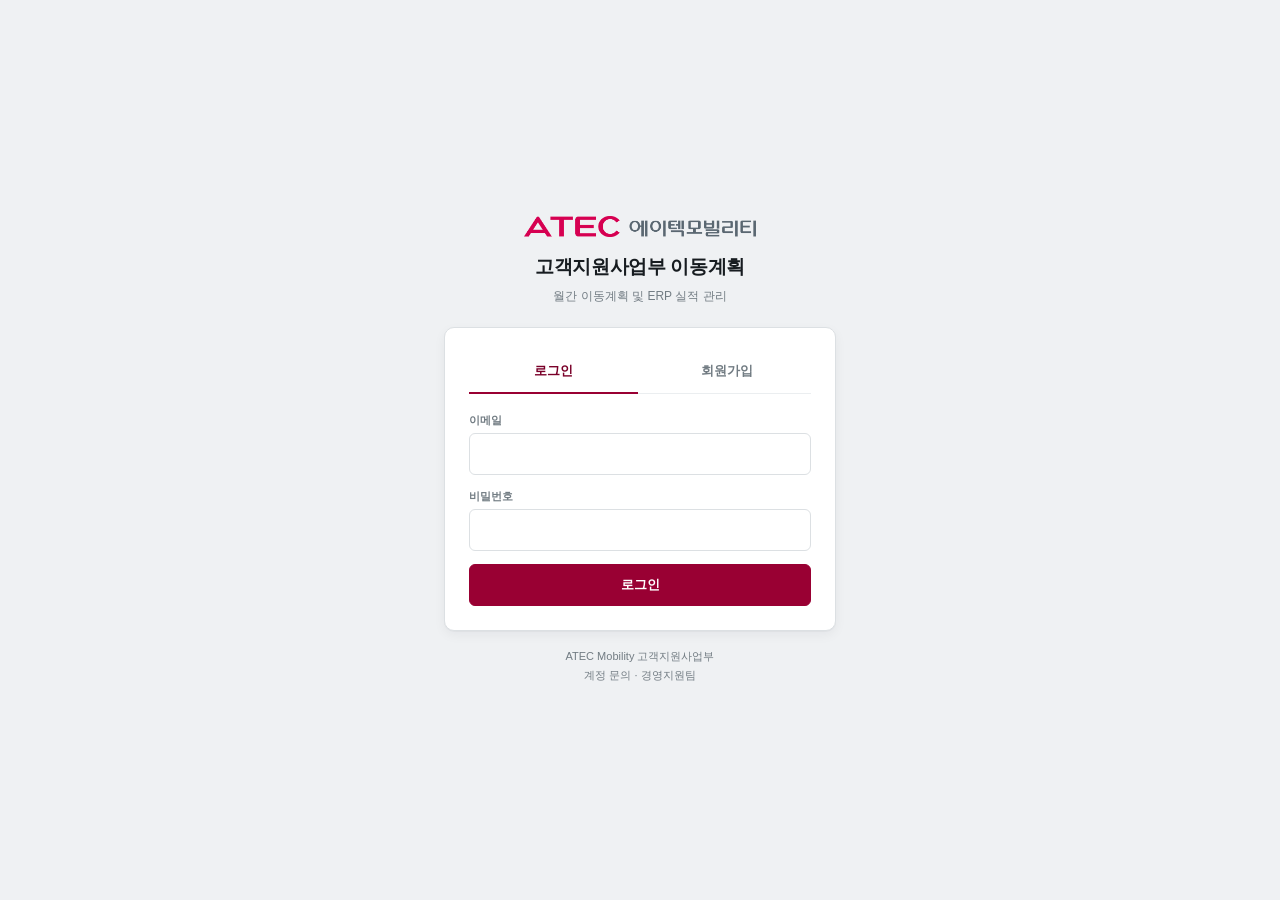
==== commit 92752a83: "style: 로그인 화면도 회사 로고로 — «A» 한 글자 사각형을 걷는다 바탕이 희므로 원본 logo.png 를 그대로 쓴다. 레일의 반전본이 아니다. 부제에서 «ATEC Mob" ====
--- a/app.html
+++ b/app.html
@@ -5,15 +5,14 @@
 <meta name="viewport" content="width=device-width,initial-scale=1">
 <title>ATEC 이동계획</title>
 <link rel="icon" href="data:image/svg+xml,%3Csvg xmlns='http://www.w3.org/2000/svg' viewBox='0 0 32 32'%3E%3Crect width='32' height='32' rx='7' fill='%23D70051'/%3E%3Ctext x='16' y='22' font-size='16' font-family='Arial' font-weight='bold' fill='white' text-anchor='middle'%3EA%3C/text%3E%3C/svg%3E">
-<link rel="stylesheet" href="styles.css?v=20260914t">
+<link rel="stylesheet" href="styles.css?v=20260914z">
 </head>
 <body>
 
 <div class="app">
   <aside class="rail">
     <div class="brand">
-      <b>고객지원사업부</b>
-      <span>이동계획 · ERP 실적</span>
+      <img src="img/logo-dark.png?v=20260914z" alt="ATEC 에이텍모빌리티">
     </div>
     <nav class="nav" id="nav">
       <div class="grp">현황</div>
@@ -399,20 +398,20 @@
   </div>
 </div>
 
-<script src="mp-auth.js?v=20260914t"></script>
-<script src="mp-data.js?v=20260914t"></script>
-<script src="mp-calc.js?v=20260914t"></script>
-<script src="mp-ui.js?v=20260914t"></script>
-<script src="vendor/fflate.js?v=20260914t"></script>
-<script src="mp-tpl.js?v=20260914t"></script>
-<script src="mp-xlsx.js?v=20260914t"></script>
-<script src="mp-plan.js?v=20260914t"></script>
-<script src="mp-week.js?v=20260914t"></script>
-<script src="mp-admin.js?v=20260914t"></script>
-<script src="mp-import.js?v=20260914t"></script>
-<script src="mp-sga.js?v=20260914t"></script>
-<script src="mp-erp.js?v=20260914t"></script>
-<script src="mp-report.js?v=20260914t"></script>
+<script src="mp-auth.js?v=20260914z"></script>
+<script src="mp-data.js?v=20260914z"></script>
+<script src="mp-calc.js?v=20260914z"></script>
+<script src="mp-ui.js?v=20260914z"></script>
+<script src="vendor/fflate.js?v=20260914z"></script>
+<script src="mp-tpl.js?v=20260914z"></script>
+<script src="mp-xlsx.js?v=20260914z"></script>
+<script src="mp-plan.js?v=20260914z"></script>
+<script src="mp-week.js?v=20260914z"></script>
+<script src="mp-admin.js?v=20260914z"></script>
+<script src="mp-import.js?v=20260914z"></script>
+<script src="mp-sga.js?v=20260914z"></script>
+<script src="mp-erp.js?v=20260914z"></script>
+<script src="mp-report.js?v=20260914z"></script>
 <script>
 (function () {
   'use strict';
--- a/styles.css
+++ b/styles.css
@@ -931,3 +931,21 @@
 .bd-t.no .bd-d{background:transparent;border:2px solid var(--g2)}
 .bd-t.no .bd-s{color:var(--muted)}
 @media (max-width:760px){ .bd-t{padding:5px 10px 5px 6px;font-size:11.5px} }
+
+/* ============================================================
+   레일 로고
+   레일이 어두운 바탕(#333B41)이라 로고의 회색 «에이텍모빌리티» 가 묻힌다.
+   로고 색을 고치지 않고 흰 판 위에 올린다 — 지급받은 로고를 그대로 쓴다.
+   ============================================================ */
+.rail .brand{padding:20px 12px 18px;border-bottom:1px solid rgba(255,255,255,.09)}
+/* 레일 폭(236px)에서 좌우 여백만 남기고 꽉 채운다 — 가로로 긴 로고라 폭이 곧 크기다 */
+.rail .brand img{display:block;width:100%;max-width:212px;height:auto;margin:0 auto}
+
+/* 비밀번호 확인 — 두 칸이 같아지는 순간 색이 바뀐다 */
+.fld .hint.good{color:var(--ok);font-weight:700}
+.fld .hint.bad{color:var(--red-d);font-weight:700}
+
+/* 로그인 화면 로고 — 흰 바탕이라 원본을 그대로 쓴다 (레일의 반전본이 아니다) */
+.auth .brand .logo{
+  display:block;width:min(232px, 62%);height:auto;margin:0 auto 16px
+}
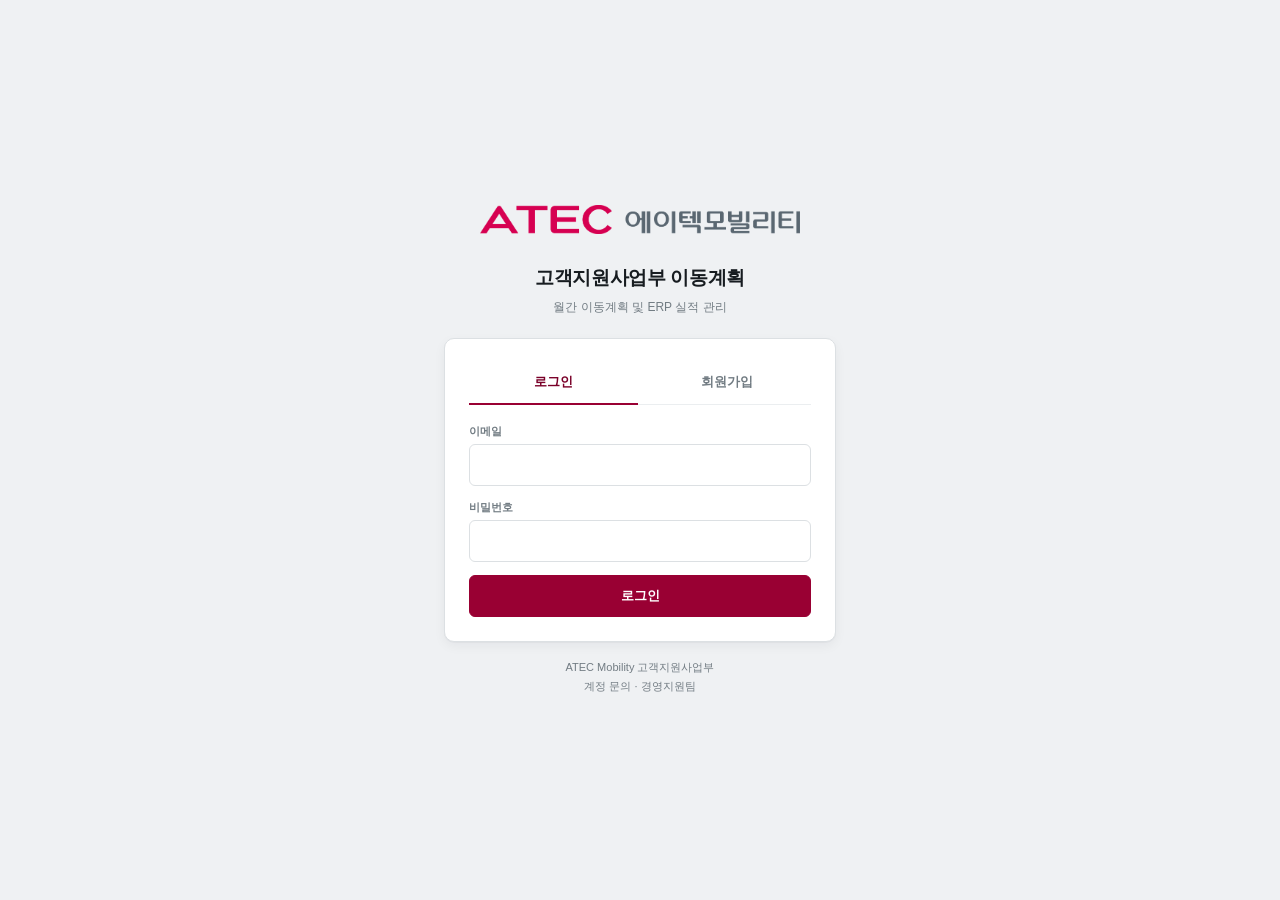
==== commit cc5c32f6: "style: 로그인 로고를 키우고 제목과 사이를 벌린다 (232 → 320px · 아래 여백 16 → 30px) 붙어 있으면 로고가 제목의 윗줄처럼 읽힌다. 사이를 벌려야 로고로 " ====
--- a/app.html
+++ b/app.html
@@ -5,14 +5,14 @@
 <meta name="viewport" content="width=device-width,initial-scale=1">
 <title>ATEC 이동계획</title>
 <link rel="icon" href="data:image/svg+xml,%3Csvg xmlns='http://www.w3.org/2000/svg' viewBox='0 0 32 32'%3E%3Crect width='32' height='32' rx='7' fill='%23D70051'/%3E%3Ctext x='16' y='22' font-size='16' font-family='Arial' font-weight='bold' fill='white' text-anchor='middle'%3EA%3C/text%3E%3C/svg%3E">
-<link rel="stylesheet" href="styles.css?v=20260914z">
+<link rel="stylesheet" href="styles.css?v=20260915a">
 </head>
 <body>
 
 <div class="app">
   <aside class="rail">
     <div class="brand">
-      <img src="img/logo-dark.png?v=20260914z" alt="ATEC 에이텍모빌리티">
+      <img src="img/logo-dark.png?v=20260915a" alt="ATEC 에이텍모빌리티">
     </div>
     <nav class="nav" id="nav">
       <div class="grp">현황</div>
@@ -398,20 +398,20 @@
   </div>
 </div>
 
-<script src="mp-auth.js?v=20260914z"></script>
-<script src="mp-data.js?v=20260914z"></script>
-<script src="mp-calc.js?v=20260914z"></script>
-<script src="mp-ui.js?v=20260914z"></script>
-<script src="vendor/fflate.js?v=20260914z"></script>
-<script src="mp-tpl.js?v=20260914z"></script>
-<script src="mp-xlsx.js?v=20260914z"></script>
-<script src="mp-plan.js?v=20260914z"></script>
-<script src="mp-week.js?v=20260914z"></script>
-<script src="mp-admin.js?v=20260914z"></script>
-<script src="mp-import.js?v=20260914z"></script>
-<script src="mp-sga.js?v=20260914z"></script>
-<script src="mp-erp.js?v=20260914z"></script>
-<script src="mp-report.js?v=20260914z"></script>
+<script src="mp-auth.js?v=20260915a"></script>
+<script src="mp-data.js?v=20260915a"></script>
+<script src="mp-calc.js?v=20260915a"></script>
+<script src="mp-ui.js?v=20260915a"></script>
+<script src="vendor/fflate.js?v=20260915a"></script>
+<script src="mp-tpl.js?v=20260915a"></script>
+<script src="mp-xlsx.js?v=20260915a"></script>
+<script src="mp-plan.js?v=20260915a"></script>
+<script src="mp-week.js?v=20260915a"></script>
+<script src="mp-admin.js?v=20260915a"></script>
+<script src="mp-import.js?v=20260915a"></script>
+<script src="mp-sga.js?v=20260915a"></script>
+<script src="mp-erp.js?v=20260915a"></script>
+<script src="mp-report.js?v=20260915a"></script>
 <script>
 (function () {
   'use strict';
--- a/styles.css
+++ b/styles.css
@@ -945,7 +945,9 @@
 .fld .hint.good{color:var(--ok);font-weight:700}
 .fld .hint.bad{color:var(--red-d);font-weight:700}
 
-/* 로그인 화면 로고 — 흰 바탕이라 원본을 그대로 쓴다 (레일의 반전본이 아니다) */
+/* 로그인 화면 로고 — 흰 바탕이라 원본을 그대로 쓴다 (레일의 반전본이 아니다).
+   로고와 화면 이름 사이를 벌린다 — 붙어 있으면 로고가 제목의 윗줄처럼 읽힌다. */
 .auth .brand .logo{
-  display:block;width:min(232px, 62%);height:auto;margin:0 auto 16px
-}
+  display:block;width:min(320px, 86%);height:auto;margin:0 auto 30px
+}
+.auth .brand h1{margin-top:0}
